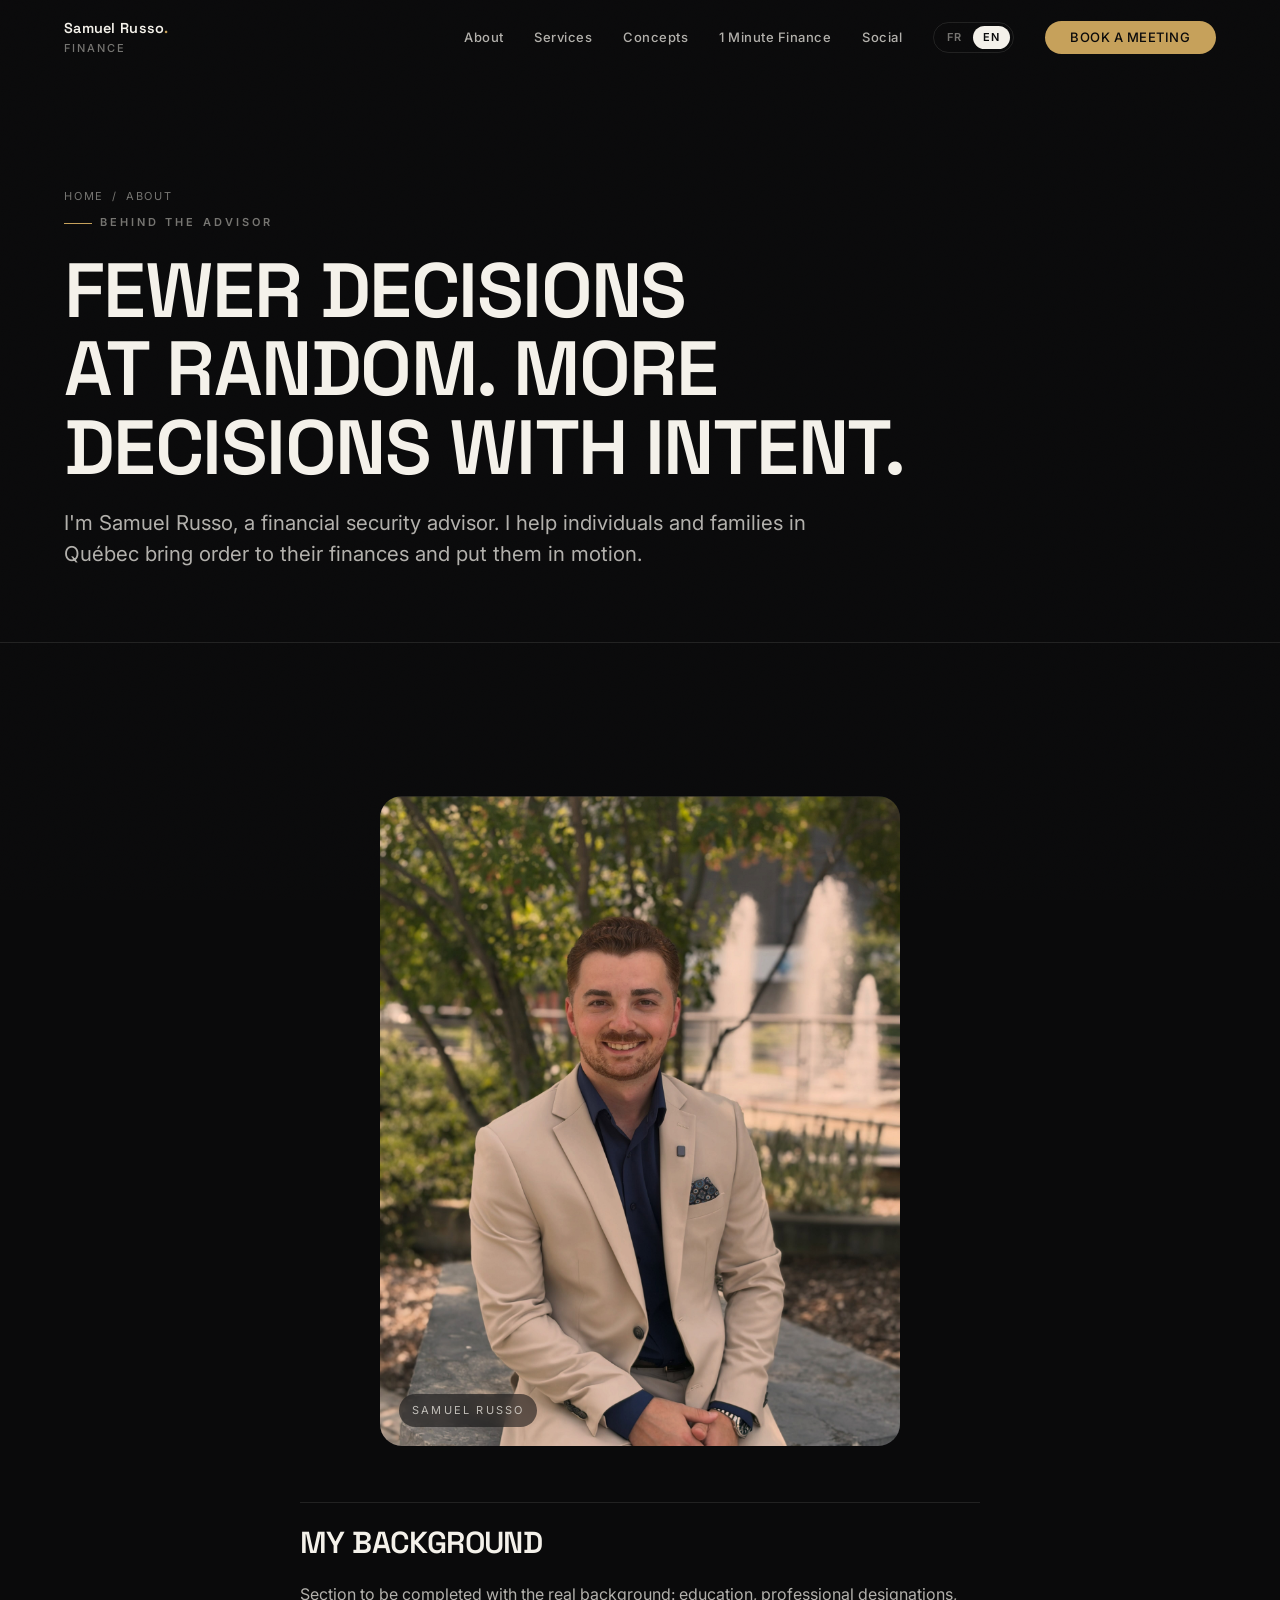
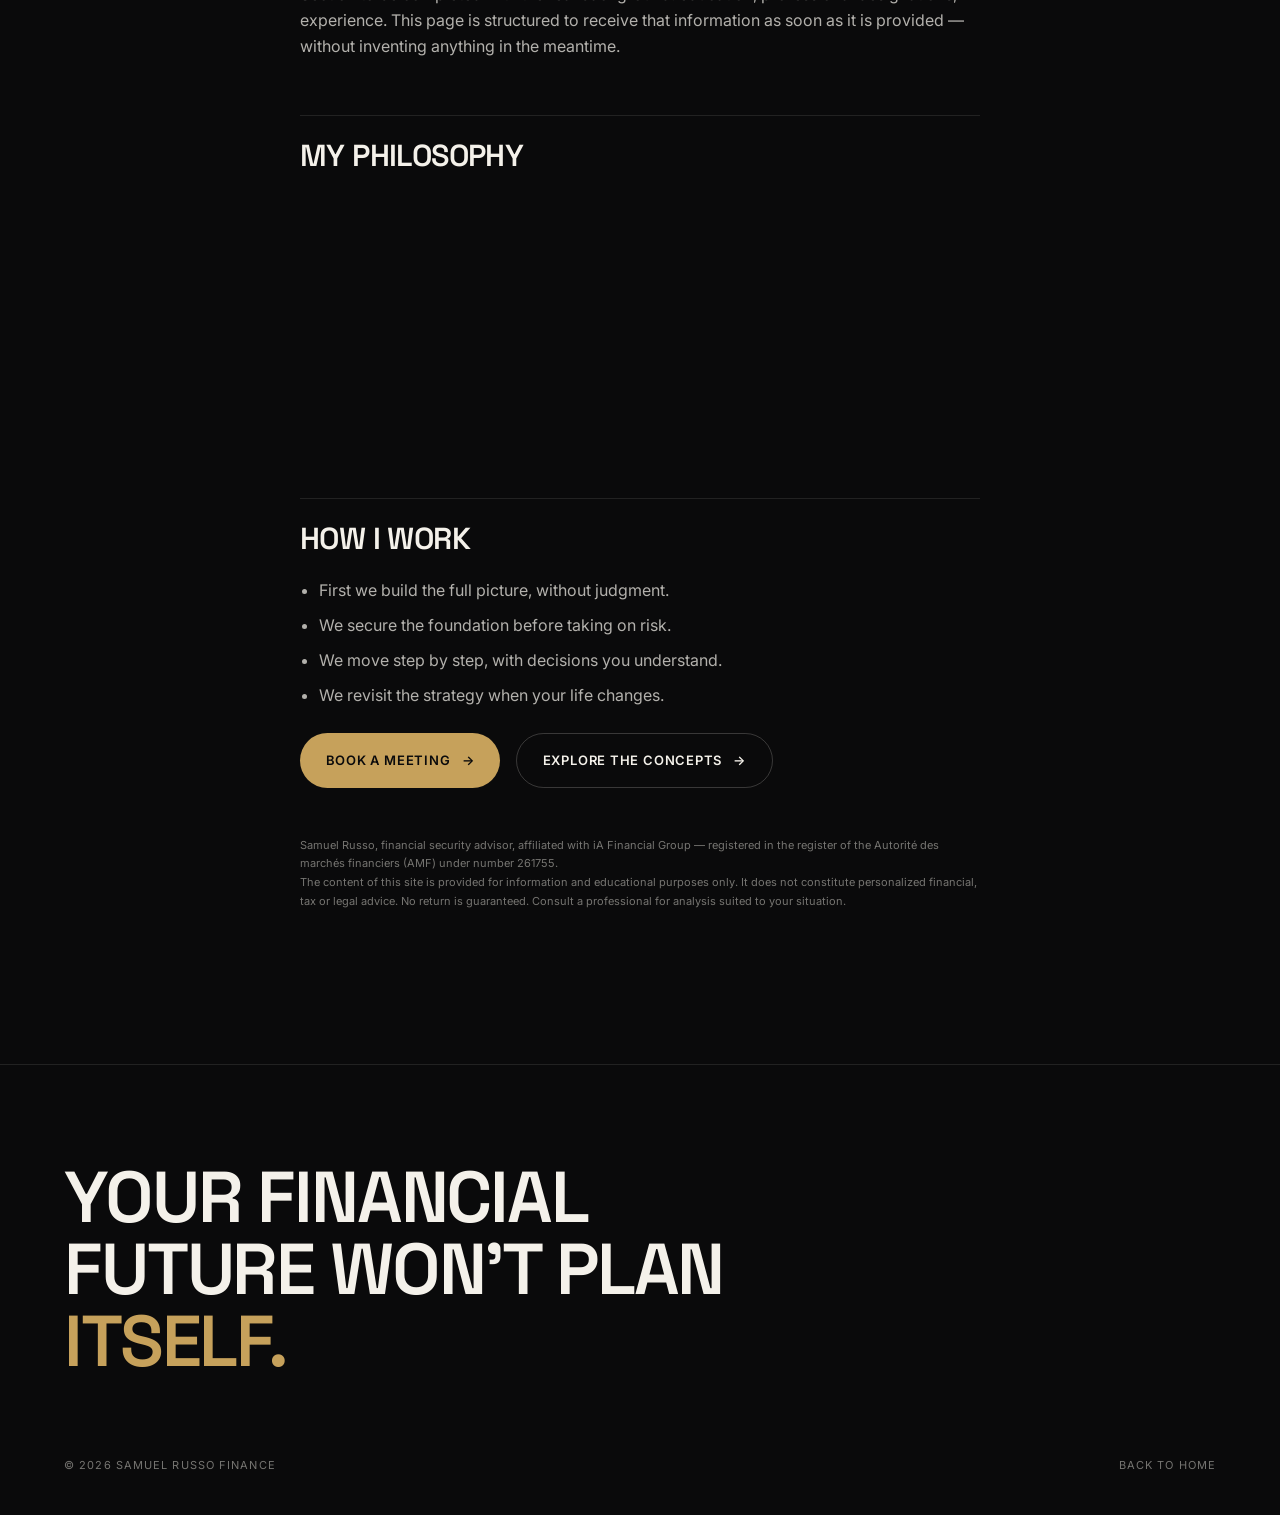
==== pages/a-propos.html @ 53e790a5 "Add files via upload" ====
<!doctype html>
<html lang="fr-CA">
<head>
  <meta charset="utf-8">
  <meta name="viewport" content="width=device-width, initial-scale=1">
  <meta name="theme-color" content="#0A0A0B">
  <title>À propos — Samuel Russo | Conseiller en sécurité financière</title>
  <meta name="description" content="Samuel Russo, conseiller en sécurité financière rattaché à iA Groupe financier : parcours, philosophie et façon de travailler.">
  <link rel="canonical" href="https://www.samuelrussofinance.ca/pages/a-propos.html">
  <link rel="alternate" hreflang="fr-ca" href="https://www.samuelrussofinance.ca/pages/a-propos.html?lang=fr">
  <link rel="alternate" hreflang="en-ca" href="https://www.samuelrussofinance.ca/pages/a-propos.html?lang=en">
  <meta property="og:title" content="À propos — Samuel Russo Finance">
  <meta property="og:type" content="profile">
  <meta property="og:image" content="https://www.samuelrussofinance.ca/assets/img/og-image.svg">
  <link rel="icon" href="../favicon.svg" type="image/svg+xml">
  <link rel="preconnect" href="https://fonts.googleapis.com">
  <link rel="preconnect" href="https://fonts.gstatic.com" crossorigin>
  <link rel="stylesheet" href="https://fonts.googleapis.com/css2?family=Space+Grotesk:wght@400;500;600;700&family=Inter:wght@400;500;600&family=Newsreader:ital,wght@1,400;1,500&display=swap">
  <link rel="stylesheet" href="../assets/css/main.css">
</head>
<body>
  <a class="skip-link" href="#contenu" data-i18n="a11y.skip">Aller au contenu</a>

  <header class="nav is-scrolled">
    <div class="nav__inner">
      <a class="brand" href="../index.html" aria-label="Samuel Russo Finance">
        <span>Samuel Russo<span class="brand__dot">.</span><small>Finance</small></span>
      </a>
      <nav class="nav__links" aria-label="Navigation">
        <a href="a-propos.html" class="is-active" data-i18n="nav.about">À propos</a>
        <a href="../index.html#services" data-i18n="nav.services">Services</a>
        <a href="../index.html#concepts" data-i18n="nav.concepts">Concepts</a>
        <a href="../index.html#minute-finance" data-i18n="nav.minute">1 Minute Finance</a>
        <a href="../index.html#reseaux" data-i18n="nav.socials">Réseaux</a>
        <span class="lang-switch" role="group" aria-label="Langue / Language">
          <button type="button" data-lang="fr">FR</button>
          <button type="button" data-lang="en">EN</button>
        </span>
        <a class="btn btn--accent" href="#" data-booking data-booking-label><span data-booking-text data-i18n="nav.book">Prendre rendez-vous</span></a>
      </nav>
      <button class="nav__toggle" aria-label="Ouvrir le menu" aria-controls="menu-mobile" data-i18n-attr="aria-label:nav.menuOpen"><span></span><span></span><span></span></button>
    </div>
    <div class="nav__overlay" id="menu-mobile" role="dialog" aria-modal="true" aria-label="Menu">
      <a href="a-propos.html" data-i18n="nav.about">À propos</a>
      <a href="../index.html#services" data-i18n="nav.services">Services</a>
      <a href="../index.html#concepts" data-i18n="nav.concepts">Concepts</a>
      <a href="../index.html#minute-finance" data-i18n="nav.minute">1 Minute Finance</a>
      <a href="../index.html#reseaux" data-i18n="nav.socials">Réseaux</a>
      <a href="#" data-booking data-booking-label><span data-booking-text data-i18n="nav.book">Prendre rendez-vous</span></a>
      <div class="nav__overlay-foot">
        <span class="lang-switch" role="group" aria-label="Langue / Language">
          <button type="button" data-lang="fr">FR</button>
          <button type="button" data-lang="en">EN</button>
        </span>
      </div>
    </div>
  </header>

  <main id="contenu">
    <section class="page-hero">
      <div class="wrap">
        <p class="breadcrumb"><a href="../index.html" data-i18n="crumb.home">Accueil</a> <span>/</span> <span data-i18n="about.crumb">À propos</span></p>
        <p class="overline" data-reveal data-i18n="about.kicker">Derrière le conseiller</p>
        <h1 data-reveal data-i18n="about.h1">Moins de décisions au hasard. Plus de décisions avec intention.</h1>
        <p class="lead" data-reveal data-i18n="about.lead">Je suis Samuel Russo, conseiller en sécurité financière.</p>
      </div>
    </section>

    <div class="wrap">
      <article class="article">
        <figure class="about__portrait" style="max-width:520px;margin-inline:auto" data-reveal="scale">
          <img src="../assets/img/portrait.jpg"
               onerror="this.onerror=null;this.src='../assets/img/portrait.svg'"
               alt="Portrait de Samuel Russo, conseiller en sécurité financière"
               width="900" height="1125" loading="lazy">
          <figcaption>Samuel Russo</figcaption>
        </figure>

        <h2 data-i18n="about.h2parcours">Mon parcours</h2>
        <p data-reveal data-i18n="about.parcours">Section à compléter avec le parcours réel.</p>

        <h2 data-i18n="about.h2philo">Ma philosophie</h2>
        <p data-reveal data-i18n="about.philo1">Une bonne stratégie financière ne commence pas par un produit.</p>
        <p data-reveal data-i18n="about.philo2">Chaque décision trouve sa place dans un ensemble cohérent.</p>
        <div class="callout" data-reveal data-i18n="about.callout">« Votre situation financière est unique. »</div>

        <h2 data-i18n="about.h2methode">Ma façon de travailler</h2>
        <ul>
          <li data-reveal data-i18n="about.m1">On fait d'abord le portrait complet, sans jugement.</li>
          <li data-reveal data-i18n="about.m2">On sécurise la fondation avant de prendre du risque.</li>
          <li data-reveal data-i18n="about.m3">On avance par étapes, avec des décisions que vous comprenez.</li>
          <li data-reveal data-i18n="about.m4">On révise la stratégie quand votre vie change.</li>
        </ul>

        <div class="cta-row" data-reveal>
          <a class="btn btn--accent" href="#" data-booking data-booking-label>
            <span data-booking-text data-i18n="nav.book">Prendre rendez-vous</span> <span class="btn__arrow" aria-hidden="true">→</span>
          </a>
          <a class="btn btn--ghost" href="../index.html#concepts"><span data-i18n="about.ctaConcepts">Explorer les concepts</span> <span class="btn__arrow" aria-hidden="true">→</span></a>
        </div>

        <p class="disclaimer">
          <span data-cfg="compliance.permitInfo">Inscription réglementaire à confirmer.</span><br>
          <span data-cfg="compliance.disclaimer">Le contenu de ce site est fourni à titre informatif et éducatif seulement.</span>
        </p>
      </article>
    </div>
  </main>

  <footer class="footer">
    <div class="wrap">
      <p class="footer__brandline"><span data-i18n="footer.brand1">Votre avenir financier ne se planifie pas</span> <span class="accent" data-i18n="footer.brand2">tout seul.</span></p>
      <div class="footer__bottom">
        <span>© <span data-year>2026</span> Samuel Russo Finance</span>
        <a href="../index.html" data-i18n="page.backHome">Retour à l'accueil</a>
      </div>
    </div>
  </footer>

  <div class="modal" data-booking-modal role="dialog" aria-modal="true" aria-label="Rendez-vous">
    <div class="modal__panel">
      <button class="modal__close" data-booking-close aria-label="Fermer">✕</button>
      <iframe title="Calendrier de prise de rendez-vous" loading="lazy"></iframe>
    </div>
  </div>

  <script src="../assets/js/config.js"></script>
  <script src="../assets/js/i18n.js"></script>
  <script src="../assets/js/i18n-pages.js"></script>
  <script src="../assets/js/modules/animations.js" defer></script>
  <script src="../assets/js/modules/nav.js" defer></script>
  <script src="../assets/js/modules/booking.js" defer></script>
  <script defer>
    document.addEventListener('DOMContentLoaded', function () {
      var y = document.querySelector('[data-year]'); if (y) y.textContent = new Date().getFullYear();
      if (window.SRF && SRF.i18n) {
        SRF.i18n.metaTitleKey = 'meta.about.title';
        SRF.i18n.metaDescKey = 'meta.about.description';
        SRF.i18n.init();
      }
      applyCfg();
      document.addEventListener('srf:langchange', applyCfg);
      if (window.SRF) { SRF.nav && SRF.nav(); SRF.booking && SRF.booking(); SRF.animations && SRF.animations.init(); }
      function applyCfg() {
        if (!window.SRF || !SRF.config) return;
        var c = SRF.config.compliance || {};
        var p = function (v) { return SRF.i18n ? SRF.i18n.pick(v) : (v && v.fr) || v; };
        document.querySelectorAll('[data-cfg="compliance.disclaimer"]').forEach(function (n) { if (c.disclaimer) n.textContent = p(c.disclaimer); });
        document.querySelectorAll('[data-cfg="compliance.permitInfo"]').forEach(function (n) { if (c.permitInfo) n.textContent = p(c.permitInfo); });
      }
    });
  </script>
</body>
</html>
---- assets/css/main.css ----
/* =============================================================================
   SAMUEL RUSSO FINANCE — SYSTÈME VISUEL
   -----------------------------------------------------------------------------
   1. Tokens (couleurs, typographie, espacements)
   2. Reset & base
   3. Typographie éditoriale
   4. Layout & utilitaires
   5. Navigation
   6. Boutons / CTA
   7. Sections
   8. Animations (reveal, parallax)
   9. Responsive
   10. Accessibilité / reduced-motion
   ============================================================================= */

/* 1. TOKENS ---------------------------------------------------------------- */
:root {
  /* Palette */
  --noir:        #0A0A0B;
  --noir-800:    #101012;
  --noir-700:    #16161A;
  --surface:     #1A1A1F;
  --surface-2:   #212128;
  --graphite:    #8A8A93;
  --graphite-2:  #5A5A62;
  --ligne:       rgba(244, 241, 234, 0.10);
  --ligne-forte: rgba(244, 241, 234, 0.20);
  --blanc:       #F4F1EA;
  --blanc-doux:  rgba(244, 241, 234, 0.72);
  --blanc-faible:rgba(244, 241, 234, 0.46);

  /* Accent — brass / or, utilisé avec parcimonie */
  --accent:      #C6A15B;
  --accent-clair:#E4C88A;
  --accent-sombre:#8A6F3A;
  /* Variante d'encre de l'accent, pour du texte doré lisible sur fond clair
     (le doré normal échoue en contraste sur du blanc cassé — voir §section--light) */
  --accent-ink:  #6B5527;
  --ok-ink:      #2F6B4F;  /* confirmation, sur fond clair */
  --err-ink:     #B04632;  /* erreur, sur fond clair */

  /* Deux encres seulement — noir profond et anthracite — qui alternent
     d'une section à l'autre, comme des pages de magazine. Aucune teinte :
     l'or reste le seul accent de la marque, réservé aux deux moments forts
     (1 Minute Finance, Rendez-vous) et aux éléments interactifs. */
  --anthracite:   #1B1B20;
  --anthracite-2: #202027;

  /* Typographie */
  --font-display: 'Space Grotesk', 'Helvetica Neue', Arial, sans-serif;
  --font-body:    'Inter', -apple-system, BlinkMacSystemFont, 'Segoe UI', Roboto, sans-serif;
  --font-serif:   'Newsreader', Georgia, 'Times New Roman', serif;

  /* Échelle typographique fluide */
  --fs-mega:   clamp(2.6rem, 8.2vw, 7.5rem);
  --fs-h1:     clamp(2.3rem, 6vw, 5rem);
  --fs-h2:     clamp(2rem, 5vw, 4rem);
  --fs-h3:     clamp(1.35rem, 2.4vw, 1.9rem);
  --fs-lead:   clamp(1.1rem, 1.6vw, 1.45rem);
  --fs-body:   clamp(1rem, 1.05vw, 1.075rem);
  --fs-small:  0.8125rem;
  --fs-micro:  0.6875rem;

  /* Espacements */
  --space-section: clamp(5rem, 12vw, 11rem);
  --gutter:        clamp(1.25rem, 5vw, 5rem);
  --maxw:          1500px;
  --maxw-text:     62ch;

  /* Divers */
  --radius:      14px;
  --radius-lg:   22px;
  --ease:        cubic-bezier(0.22, 1, 0.36, 1);
  --ease-out:    cubic-bezier(0.16, 1, 0.3, 1);
  --dur:         0.6s;
  --nav-h:       76px;
}

/* 2. RESET & BASE -------------------------------------------------------- */
*, *::before, *::after { box-sizing: border-box; margin: 0; padding: 0; }

html {
  -webkit-text-size-adjust: 100%;
  scroll-behavior: smooth;
  scroll-padding-top: var(--nav-h);
}

body {
  background: var(--noir);
  color: var(--blanc);
  font-family: var(--font-body);
  font-size: var(--fs-body);
  line-height: 1.6;
  font-weight: 400;
  -webkit-font-smoothing: antialiased;
  -moz-osx-font-smoothing: grayscale;
  text-rendering: optimizeLegibility;
  overflow-x: hidden;
}

img, svg, video { display: block; max-width: 100%; height: auto; }
picture { display: contents; }

a { color: inherit; text-decoration: none; }
button { font: inherit; color: inherit; background: none; border: none; cursor: pointer; }
ul { list-style: none; }

::selection { background: var(--accent); color: var(--noir); }

:focus-visible {
  outline: 2px solid var(--accent-clair);
  outline-offset: 3px;
  border-radius: 2px;
}

/* Fond grain / texture très subtile */
body::before {
  content: '';
  position: fixed;
  inset: 0;
  pointer-events: none;
  z-index: 1;
  opacity: 0.035;
  background-image: url("data:image/svg+xml,%3Csvg xmlns='http://www.w3.org/2000/svg' width='120' height='120'%3E%3Cfilter id='n'%3E%3CfeTurbulence type='fractalNoise' baseFrequency='0.85' numOctaves='2' stitchTiles='stitch'/%3E%3C/filter%3E%3Crect width='100%25' height='100%25' filter='url(%23n)'/%3E%3C/svg%3E");
  mix-blend-mode: overlay;
}

/* 3. TYPOGRAPHIE --------------------------------------------------------- */
h1, h2, h3, h4 {
  font-family: var(--font-display);
  font-weight: 600;
  line-height: 1.02;
  letter-spacing: -0.02em;
  text-wrap: balance;
}

.overline {
  font-family: var(--font-body);
  font-size: var(--fs-micro);
  font-weight: 600;
  letter-spacing: 0.28em;
  text-transform: uppercase;
  color: var(--blanc-faible);
  display: inline-flex;
  align-items: center;
  gap: 0.7em;
}
.overline::before {
  content: '';
  width: 28px;
  height: 1px;
  background: var(--accent);
}
.overline--plain::before { display: none; }

.lead {
  font-size: var(--fs-lead);
  line-height: 1.5;
  color: var(--blanc-doux);
  max-width: var(--maxw-text);
}

.serif-quote {
  font-family: var(--font-serif);
  font-style: italic;
  font-weight: 400;
  letter-spacing: -0.01em;
  line-height: 1.32;
}

.accent { color: var(--accent); }

/* 4. LAYOUT & UTILITAIRES ---------------------------------------------- */
.wrap {
  width: 100%;
  max-width: var(--maxw);
  margin-inline: auto;
  padding-inline: var(--gutter);
}

.section {
  position: relative;
  padding-block: var(--space-section);
  z-index: 2;
}
.section--tight { padding-block: clamp(3.5rem, 8vw, 7rem); }
.section--dark { background: var(--noir-800); }
.section--panel { background: var(--noir-700); }

/* Alternance noir / anthracite / blanc cassé — un vrai contraste de valeur
   (clair contre foncé) plutôt qu'une différence de teinte. Deux ou trois
   respirations claires ponctuent un site autrement sombre, comme des
   coupures franches entre les chapitres — pas un damier. */
.section--about    { background: var(--noir); border-top: 1px solid var(--ligne); }
.section--concepts { background: var(--noir); border-top: 1px solid var(--ligne); }
.section--social    { background: var(--anthracite); border-top: 1px solid var(--ligne); }

/* Sections claires — blanc cassé, texte encre, coupure nette (pas de
   liseré : le saut de valeur est la rupture). Les blocs sombres imbriqués
   (cartes, champ de formulaire, images) restent inchangés — ce sont des
   îlots qui gardent leurs propres couleurs. */
.section--light {
  background: var(--blanc);
  color: var(--noir);
}
.section--light .overline { color: var(--graphite-2); }
.section--light .lead,
.section--light .newsletter__note,
.section--light .step__text { color: var(--graphite-2); }
.section--light .approach__body .serif-quote { color: var(--graphite-2); }
.section--light .approach__body .serif-quote b { color: var(--noir); }
.section--light .steps { border-top-color: rgba(10,10,11,0.14); }
.section--light .step { border-bottom-color: rgba(10,10,11,0.14); }
.section--light .step:hover { background: rgba(10,10,11,0.035); }
.section--light .link-arrow { color: var(--noir); border-bottom-color: rgba(10,10,11,0.24); }
.section--light .link-arrow:hover { border-color: var(--accent); }
.section--light .btn--ghost { --fg: var(--noir); border-color: rgba(10,10,11,0.24); }
.section--light .btn--ghost:hover { --bg: rgba(10,10,11,0.05); border-color: var(--noir); }
.section--light .services__grid,
.section--light .concepts__grid {
  background: rgba(10,10,11,0.12);
  border-color: rgba(10,10,11,0.12);
}
/* L'or normal (--accent) n'a pas assez de contraste sur blanc cassé (2.1:1) :
   on bascule sur son encre plus foncée pour tout texte doré posé directement
   sur le fond clair — vérifié WCAG AA (6.3:1). */
.section--light .accent,
.section--light .step__num { color: var(--accent-ink); }
.section--light .newsletter__status.is-ok { color: var(--ok-ink); }
.section--light .newsletter__status.is-err { color: var(--err-ink); }

/* Îlots sombres à l'intérieur des sections claires (ex. cartes services) :
   ils gardent leurs couleurs d'origine, pas celles du fond clair. */
.section--light .service .link-arrow { color: var(--blanc); border-bottom-color: var(--ligne-forte); }
.section--light .service .link-arrow:hover { border-color: var(--accent); }
.section--light .service .link-arrow .accent { color: var(--accent); }

.section-head {
  display: flex;
  flex-direction: column;
  gap: 1.4rem;
  margin-bottom: clamp(3rem, 6vw, 5.5rem);
  max-width: 30ch;
}
.section-head .lead { margin-top: 0.4rem; }
.section-head--wide { max-width: 46ch; }

.divider {
  height: 1px;
  background: var(--ligne);
  border: 0;
}

.grid { display: grid; gap: var(--gutter); }

/* 5. NAVIGATION -------------------------------------------------------- */
.nav {
  position: fixed;
  inset: 0 0 auto 0;
  z-index: 100;
  height: var(--nav-h);
  display: flex;
  align-items: center;
  transition: background var(--dur) var(--ease), backdrop-filter var(--dur) var(--ease),
              border-color var(--dur) var(--ease);
  border-bottom: 1px solid transparent;
}
.nav__inner {
  width: 100%;
  max-width: var(--maxw);
  margin-inline: auto;
  padding-inline: var(--gutter);
  display: flex;
  align-items: center;
  justify-content: space-between;
  gap: 2rem;
}
.nav.is-scrolled {
  background: rgba(10, 10, 11, 0.72);
  backdrop-filter: blur(16px) saturate(140%);
  -webkit-backdrop-filter: blur(16px) saturate(140%);
  border-bottom-color: var(--ligne);
}

.brand {
  font-family: var(--font-display);
  font-weight: 600;
  font-size: 0.9rem;
  letter-spacing: 0.02em;
  display: inline-flex;
  align-items: baseline;
  gap: 0.55rem;
  white-space: nowrap;
}
.brand__dot { color: var(--accent); }
.brand small {
  display: block;
  font-family: var(--font-body);
  font-weight: 500;
  font-size: var(--fs-micro);
  letter-spacing: 0.18em;
  text-transform: uppercase;
  color: var(--blanc-faible);
}

.nav__links {
  display: flex;
  align-items: center;
  gap: clamp(1rem, 2.4vw, 2.4rem);
}
.nav__links a {
  font-size: var(--fs-small);
  font-weight: 500;
  letter-spacing: 0.04em;
  color: var(--blanc-doux);
  position: relative;
  padding-block: 0.4rem;
  transition: color 0.3s var(--ease);
}
/* Le bouton CTA vit aussi dans .nav__links : sans ceci, la règle générique
   ci-dessus (plus spécifique que .btn) lui volait sa couleur de texte et
   laissait "Prendre rendez-vous" quasi illisible sur le fond doré (2,15:1). */
.nav__links a.btn { color: var(--fg); }
.nav__links a::after {
  content: '';
  position: absolute;
  left: 0; bottom: 0;
  width: 100%;
  height: 1px;
  background: var(--accent);
  transform: scaleX(0);
  transform-origin: right;
  transition: transform 0.4s var(--ease);
}
.nav__links a:hover { color: var(--blanc); }
.nav__links a:hover::after { transform: scaleX(1); transform-origin: left; }
.nav__links a.is-cta { display: none; }

/* Sélecteur de langue */
.lang-switch {
  display: inline-flex;
  align-items: center;
  gap: 2px;
  border: 1px solid var(--ligne);
  border-radius: 999px;
  padding: 3px;
}
.lang-switch button {
  font-family: var(--font-body);
  font-size: var(--fs-micro);
  font-weight: 600;
  letter-spacing: 0.1em;
  color: var(--blanc-faible);
  padding: 0.35rem 0.6rem;
  border-radius: 999px;
  line-height: 1;
  transition: color 0.3s var(--ease), background 0.3s var(--ease);
}
.lang-switch button[aria-pressed="true"] {
  color: var(--noir);
  background: var(--blanc);
}
.lang-switch button:hover[aria-pressed="false"] { color: var(--blanc); }

.nav__overlay-foot .lang-switch { border-color: var(--ligne-forte); }

.nav__toggle {
  display: none;
  width: 44px; height: 44px;
  position: relative;
  z-index: 120;
}
.nav__toggle span {
  position: absolute;
  left: 10px; right: 10px;
  height: 1.5px;
  background: var(--blanc);
  transition: transform 0.4s var(--ease), opacity 0.3s var(--ease);
}
.nav__toggle span:nth-child(1) { top: 16px; }
.nav__toggle span:nth-child(2) { top: 22px; }
.nav__toggle span:nth-child(3) { top: 28px; }
body.menu-open .nav__toggle span:nth-child(1) { transform: translateY(6px) rotate(45deg); }
body.menu-open .nav__toggle span:nth-child(2) { opacity: 0; }
body.menu-open .nav__toggle span:nth-child(3) { transform: translateY(-6px) rotate(-45deg); }

/* Menu plein écran mobile */
.nav__overlay {
  position: fixed;
  inset: 0;
  z-index: 110;
  background: var(--noir);
  display: flex;
  flex-direction: column;
  justify-content: center;
  gap: 0.2rem;
  padding: var(--gutter);
  clip-path: inset(0 0 100% 0);
  transition: clip-path 0.6s var(--ease-out);
  pointer-events: none;
}
body.menu-open .nav__overlay {
  clip-path: inset(0 0 0 0);
  pointer-events: auto;
}
.nav__overlay a {
  font-family: var(--font-display);
  font-size: clamp(2rem, 9vw, 3.4rem);
  font-weight: 600;
  letter-spacing: -0.02em;
  padding-block: 0.35rem;
  color: var(--blanc);
  opacity: 0;
  transform: translateY(24px);
  transition: opacity 0.5s var(--ease), transform 0.5s var(--ease);
}
body.menu-open .nav__overlay a {
  opacity: 1;
  transform: none;
  transition-delay: calc(0.12s + var(--i, 0) * 0.05s);
}
.nav__overlay .nav__overlay-foot {
  margin-top: 2.5rem;
  display: flex;
  gap: 1.4rem;
  font-family: var(--font-body);
  font-size: var(--fs-small);
  color: var(--blanc-faible);
}
.nav__overlay .nav__overlay-foot a {
  font-family: var(--font-body);
  font-size: var(--fs-small);
  font-weight: 500;
}

/* 6. BOUTONS / CTA --------------------------------------------------- */
.btn {
  --bg: var(--blanc);
  --fg: var(--noir);
  display: inline-flex;
  align-items: center;
  gap: 0.7rem;
  padding: 1rem 1.6rem;
  background: var(--bg);
  color: var(--fg);
  font-family: var(--font-body);
  font-size: var(--fs-small);
  font-weight: 600;
  letter-spacing: 0.06em;
  text-transform: uppercase;
  border-radius: 999px;
  position: relative;
  overflow: hidden;
  transition: transform 0.4s var(--ease), background 0.4s var(--ease), color 0.4s var(--ease);
  isolation: isolate;
}
.btn__arrow { transition: transform 0.4s var(--ease); }
.btn:hover { transform: translateY(-2px); }
.btn:hover .btn__arrow { transform: translateX(4px); }

.btn--ghost {
  --bg: transparent;
  --fg: var(--blanc);
  border: 1px solid var(--ligne-forte);
}
.btn--ghost:hover { --bg: rgba(244,241,234,0.06); border-color: var(--blanc); }

.btn--accent { --bg: var(--accent); --fg: var(--noir); }
.btn--accent:hover { --bg: var(--accent-clair); }

.btn--lg { padding: 1.15rem 2rem; font-size: 0.82rem; }

.link-arrow {
  display: inline-flex;
  align-items: center;
  gap: 0.55rem;
  font-size: var(--fs-small);
  font-weight: 600;
  letter-spacing: 0.08em;
  text-transform: uppercase;
  color: var(--blanc);
  padding-bottom: 0.35rem;
  border-bottom: 1px solid var(--ligne-forte);
  transition: border-color 0.3s var(--ease), gap 0.3s var(--ease);
}
.link-arrow:hover { border-color: var(--accent); gap: 0.9rem; }
.link-arrow .accent { color: var(--accent); }

.cta-row {
  display: flex;
  flex-wrap: wrap;
  gap: 1rem;
  margin-top: 2.4rem;
}

/* 7. SECTIONS ------------------------------------------------------- */

/* HERO */
.hero {
  position: relative;
  min-height: 100svh;
  display: flex;
  align-items: center;
  padding-top: calc(var(--nav-h) + clamp(2rem, 8vh, 6rem));
  padding-bottom: clamp(4rem, 12vh, 8rem);
  overflow: hidden;
}
.hero__media {
  position: absolute;
  inset: 0;
  z-index: 0;
}
.hero__media img,
.hero__media video {
  width: 100%;
  height: 120%;
  object-fit: cover;
  object-position: center 30%;
  will-change: transform;
}
.hero__media::after {
  content: '';
  position: absolute;
  inset: 0;
  background:
    linear-gradient(to top, var(--noir) 4%, rgba(10,10,11,0.55) 45%, rgba(10,10,11,0.72) 100%),
    linear-gradient(to right, rgba(10,10,11,0.88), rgba(10,10,11,0.35) 70%);
}
.hero__inner {
  position: relative;
  z-index: 2;
  width: 100%;
  max-width: var(--maxw);
  margin-inline: auto;
  padding-inline: var(--gutter);
}
.hero__kicker {
  display: flex;
  flex-wrap: wrap;
  align-items: center;
  gap: 0.9rem 1.4rem;
  margin-bottom: clamp(1.5rem, 4vw, 2.5rem);
}
.hero__brandline {
  font-family: var(--font-display);
  font-weight: 600;
  font-size: var(--fs-small);
  letter-spacing: 0.22em;
  text-transform: uppercase;
}
.hero__title {
  font-size: var(--fs-mega);
  font-weight: 600;
  line-height: 1;
  letter-spacing: -0.03em;
  text-transform: uppercase;
}
.hero__title .line { display: block; overflow: hidden; margin-block: -0.06em; }
.hero__title .line > span {
  display: block;
  will-change: transform;
  padding: 0.12em 0.04em 0.16em;
}
.hero__title .line:nth-child(2) { color: var(--blanc-doux); }
.hero__title .line:nth-child(3) { color: var(--accent); }

/* Respiration continue après l'entrée : chacun des trois mots s'illumine
   à son tour, en boucle lente — garde le hero vivant sans distraire. */
@keyframes hero-glow {
  0%, 88%, 100% { text-shadow: none; }
  44% { text-shadow: 0 0 30px rgba(198, 161, 91, 0.45); }
}
.hero__title .line:nth-child(1) > span { animation: hero-glow 7.5s ease-in-out infinite; }
.hero__title .line:nth-child(2) > span { animation: hero-glow 7.5s ease-in-out infinite; animation-delay: 2.5s; }
.hero__title .line:nth-child(3) > span { animation: hero-glow 7.5s ease-in-out infinite; animation-delay: 5s; }

.hero__sub {
  margin-top: clamp(1.4rem, 3vw, 2rem);
  font-size: var(--fs-lead);
  color: var(--blanc-doux);
  max-width: 40ch;
}
.hero__scroll {
  position: absolute;
  right: var(--gutter);
  bottom: clamp(2.5rem, 6vw, 5rem);
  z-index: 2;
  display: flex;
  align-items: center;
  gap: 0.7rem;
  font-size: var(--fs-micro);
  letter-spacing: 0.22em;
  text-transform: uppercase;
  color: var(--blanc-faible);
  writing-mode: vertical-rl;
}
.hero__scroll::after {
  content: '';
  width: 1px;
  height: 54px;
  background: linear-gradient(var(--accent), transparent);
  animation: scrollpulse 2.4s var(--ease) infinite;
}
@keyframes scrollpulse {
  0%, 100% { transform: scaleY(0.4); opacity: 0.4; transform-origin: top; }
  50%      { transform: scaleY(1);   opacity: 1;   transform-origin: top; }
}

/* APPROCHE */
.approach__statement {
  font-family: var(--font-display);
  font-size: var(--fs-h1);
  font-weight: 600;
  line-height: 1.03;
  letter-spacing: -0.025em;
  max-width: 18ch;
  text-transform: uppercase;
}
.approach__body {
  margin-top: clamp(2rem, 4vw, 3rem);
  display: grid;
  grid-template-columns: 1fr;
  gap: 2rem;
  max-width: 44ch;
  margin-left: auto;
}
.approach__body .serif-quote {
  font-size: var(--fs-h3);
  color: var(--blanc-doux);
}
.approach__body .serif-quote b { color: var(--blanc); font-weight: 400; font-style: normal; }

.steps {
  margin-top: clamp(4rem, 9vw, 8rem);
  border-top: 1px solid var(--ligne);
}
.step {
  display: grid;
  grid-template-columns: 5rem 1fr;
  gap: clamp(1rem, 4vw, 3rem);
  align-items: start;
  padding-block: clamp(1.8rem, 4vw, 2.8rem);
  border-bottom: 1px solid var(--ligne);
  transition: background 0.5s var(--ease);
}
.step:hover { background: rgba(244,241,234,0.02); }
.step__num {
  font-family: var(--font-display);
  font-size: var(--fs-small);
  font-weight: 600;
  letter-spacing: 0.1em;
  color: var(--accent);
  padding-top: 0.5rem;
}
.step__title {
  font-size: var(--fs-h3);
  font-weight: 600;
  text-transform: uppercase;
  letter-spacing: -0.01em;
}
.step__text {
  margin-top: 0.6rem;
  color: var(--blanc-faible);
  max-width: 40ch;
}

/* À PROPOS */
.about__grid {
  display: grid;
  grid-template-columns: minmax(0, 0.9fr) minmax(0, 1.1fr);
  gap: clamp(2rem, 6vw, 5rem);
  align-items: center;
}
.about__portrait {
  position: relative;
  border-radius: var(--radius-lg);
  overflow: hidden;
  aspect-ratio: 4 / 5;
  background: var(--surface);
}
.about__portrait img { width: 100%; height: 100%; object-fit: cover; }
.about__portrait figcaption {
  position: absolute;
  left: 1.2rem; bottom: 1.2rem;
  font-size: var(--fs-micro);
  letter-spacing: 0.2em;
  text-transform: uppercase;
  color: var(--blanc-doux);
  background: rgba(10,10,11,0.55);
  backdrop-filter: blur(6px);
  padding: 0.5rem 0.8rem;
  border-radius: 999px;
}
.about__title {
  font-size: var(--fs-h1);
  text-transform: uppercase;
}
.about__text { margin-top: 1.8rem; display: grid; gap: 1.2rem; color: var(--blanc-doux); max-width: 50ch; }
.about__meta {
  margin-top: 2.2rem;
  display: grid;
  grid-template-columns: repeat(3, 1fr);
  gap: 1.5rem;
  border-top: 1px solid var(--ligne);
  padding-top: 1.6rem;
}
.about__meta dt { font-size: var(--fs-micro); letter-spacing: 0.18em; text-transform: uppercase; color: var(--blanc-faible); }
.about__meta dd { margin-top: 0.4rem; font-family: var(--font-display); font-size: 1rem; }

/* SERVICES */
.services__grid {
  display: grid;
  grid-template-columns: repeat(2, 1fr);
  gap: 1px;
  background: var(--ligne);
  border: 1px solid var(--ligne);
  border-radius: var(--radius-lg);
  overflow: hidden;
}
/* color: var(--blanc) est explicite (pas hérité) sur ces quatre cartes :
   ce sont des îlots sombres qui peuvent se retrouver dans une section claire
   (.section--light met color: noir sur tout son contenu) — sans ce rappel,
   un titre sans couleur propre hérite du noir ambiant et devient illisible
   sur le fond sombre de la carte. */
.service {
  background: var(--noir-800);
  color: var(--blanc);
  padding: clamp(1.8rem, 4vw, 3rem);
  display: flex;
  flex-direction: column;
  gap: 1rem;
  min-height: clamp(300px, 40vw, 420px);
  position: relative;
  transition: background 0.5s var(--ease);
}
.service::after {
  content: '';
  position: absolute;
  inset: 0;
  background: radial-gradient(120% 100% at 100% 0%, rgba(198,161,91,0.10), transparent 55%);
  opacity: 0;
  transition: opacity 0.5s var(--ease);
  pointer-events: none;
}
.service:hover { background: var(--surface); }
.service:hover::after { opacity: 1; }
.service__num {
  font-family: var(--font-display);
  font-size: var(--fs-small);
  font-weight: 600;
  color: var(--accent);
  letter-spacing: 0.1em;
}
.service__title {
  font-size: clamp(1.8rem, 3.4vw, 2.6rem);
  font-weight: 600;
  text-transform: uppercase;
  letter-spacing: -0.02em;
}
.service__list {
  display: flex;
  flex-wrap: wrap;
  gap: 0.5rem;
  margin-top: 0.2rem;
}
.service__list li {
  font-size: var(--fs-small);
  color: var(--blanc-faible);
  border: 1px solid var(--ligne);
  padding: 0.35rem 0.75rem;
  border-radius: 999px;
  transition: border-color 0.4s var(--ease), color 0.4s var(--ease);
}
.service:hover .service__list li { border-color: var(--ligne-forte); color: var(--blanc-doux); }
.service__foot { margin-top: auto; padding-top: 1.4rem; }

/* CONCEPTS */
.concepts__filters {
  display: flex;
  flex-wrap: wrap;
  gap: 0.6rem;
  margin-bottom: 2.5rem;
}
.concepts__filters button {
  font-size: var(--fs-small);
  font-weight: 500;
  letter-spacing: 0.04em;
  color: var(--blanc-faible);
  padding: 0.5rem 1rem;
  border: 1px solid var(--ligne);
  border-radius: 999px;
  transition: color 0.3s var(--ease), border-color 0.3s var(--ease), background 0.3s var(--ease);
}
.concepts__filters button[aria-pressed="true"] {
  color: var(--noir);
  background: var(--blanc);
  border-color: var(--blanc);
}
.concepts__grid {
  display: grid;
  grid-template-columns: repeat(auto-fill, minmax(300px, 1fr));
  gap: 1px;
  background: var(--ligne);
  border: 1px solid var(--ligne);
  border-radius: var(--radius-lg);
  overflow: hidden;
}
.concept {
  background: var(--noir-800);
  color: var(--blanc);
  padding: clamp(1.6rem, 3vw, 2.2rem);
  display: flex;
  flex-direction: column;
  gap: 0.9rem;
  min-height: 280px;
  position: relative;
  transition: background 0.4s var(--ease);
}
.concept:hover { background: var(--surface); }
.concept__label {
  font-family: var(--font-display);
  font-size: clamp(1.5rem, 2.4vw, 2rem);
  font-weight: 600;
  text-transform: uppercase;
  letter-spacing: -0.02em;
}
.concept.is-accent .concept__label { color: var(--accent); }
.concept__cat {
  font-size: var(--fs-micro);
  letter-spacing: 0.18em;
  text-transform: uppercase;
  color: var(--blanc-faible);
}
.concept__q {
  font-family: var(--font-serif);
  font-style: italic;
  font-size: 1.15rem;
  line-height: 1.35;
  color: var(--blanc);
}
.concept__excerpt { font-size: var(--fs-small); color: var(--blanc-faible); }
.concept__foot {
  margin-top: auto;
  padding-top: 1.2rem;
  display: flex;
  align-items: center;
  justify-content: space-between;
  font-size: var(--fs-micro);
  letter-spacing: 0.14em;
  text-transform: uppercase;
  color: var(--blanc-faible);
}
.concept__foot .arrow { color: var(--accent); transition: transform 0.35s var(--ease); }
.concept:hover .concept__foot .arrow { transform: translateX(4px); }

/* 1 MINUTE FINANCE */
.omf {
  border-top: 1px solid var(--ligne);
  background:
    radial-gradient(80% 60% at 80% 0%, rgba(198,161,91,0.14), transparent 60%),
    var(--anthracite);
}
.omf__head {
  display: grid;
  grid-template-columns: auto 1fr;
  gap: clamp(1.5rem, 5vw, 4rem);
  align-items: center;
  margin-bottom: clamp(3rem, 7vw, 5.5rem);
}
.omf__clock {
  font-family: var(--font-display);
  font-size: clamp(3rem, 9vw, 7rem);
  font-weight: 600;
  letter-spacing: -0.04em;
  line-height: 1;
  color: var(--accent);
  border: 1px solid var(--ligne-forte);
  border-radius: var(--radius-lg);
  padding: clamp(1rem, 3vw, 2rem) clamp(1.4rem, 4vw, 2.8rem);
  display: inline-flex;
  align-items: center;
  gap: 0.1em;
}
.omf__clock .sep { animation: blink 1.4s steps(1) infinite; }
@keyframes blink { 50% { opacity: 0.2; } }
@keyframes marquee-scroll { from { transform: translateX(0); } to { transform: translateX(-50%); } }
.omf__pitch {
  font-family: var(--font-display);
  font-size: var(--fs-h3);
  font-weight: 500;
  text-transform: uppercase;
  letter-spacing: -0.01em;
  line-height: 1.15;
}
.omf__pitch span { display: block; color: var(--blanc-faible); }
.omf__pitch span:last-child { color: var(--accent); }

.capsules {
  display: grid;
  grid-template-columns: repeat(auto-fill, minmax(300px, 1fr));
  gap: 1.5rem;
}
.capsule {
  display: flex;
  flex-direction: column;
  background: var(--noir-700);
  color: var(--blanc);
  border: 1px solid var(--ligne);
  border-radius: var(--radius);
  overflow: hidden;
  transition: transform 0.4s var(--ease), border-color 0.4s var(--ease);
}
.capsule:hover { transform: translateY(-4px); border-color: var(--ligne-forte); }
.capsule__media {
  position: relative;
  aspect-ratio: 16 / 10;
  overflow: hidden;
  background: var(--surface);
}
.capsule__media img { width: 100%; height: 100%; object-fit: cover; transition: transform 0.6s var(--ease); }
.capsule:hover .capsule__media img { transform: scale(1.05); }
.capsule__badge {
  position: absolute;
  top: 0.8rem; left: 0.8rem;
  font-size: var(--fs-micro);
  letter-spacing: 0.12em;
  text-transform: uppercase;
  background: rgba(10,10,11,0.7);
  backdrop-filter: blur(6px);
  padding: 0.35rem 0.65rem;
  border-radius: 999px;
  color: var(--blanc-doux);
}
.capsule__dur {
  position: absolute;
  bottom: 0.8rem; right: 0.8rem;
  font-family: var(--font-display);
  font-size: var(--fs-small);
  font-weight: 600;
  background: var(--accent);
  color: var(--noir);
  padding: 0.2rem 0.55rem;
  border-radius: 6px;
}
.capsule__body { padding: 1.3rem; display: flex; flex-direction: column; gap: 0.7rem; flex: 1; }
.capsule__meta { font-size: var(--fs-micro); letter-spacing: 0.14em; text-transform: uppercase; color: var(--blanc-faible); }
.capsule__title { font-family: var(--font-display); font-size: 1.15rem; font-weight: 600; line-height: 1.2; letter-spacing: -0.01em; }
.capsule__actions { margin-top: auto; padding-top: 1rem; display: flex; gap: 0.6rem; }
.capsule__actions a {
  font-size: var(--fs-small);
  font-weight: 600;
  letter-spacing: 0.05em;
  text-transform: uppercase;
  padding: 0.5rem 0.9rem;
  border-radius: 999px;
  border: 1px solid var(--ligne-forte);
  transition: background 0.3s var(--ease), color 0.3s var(--ease);
}
.capsule__actions a:hover { background: var(--blanc); color: var(--noir); }

/* INFOLETTRE */
.newsletter {
  /* fond réel posé par .section--light (blanc cassé, coupure nette) */
}
.newsletter__inner {
  max-width: 780px;
  margin-inline: auto;
  text-align: center;
  display: flex;
  flex-direction: column;
  align-items: center;
  gap: 1.6rem;
}
.newsletter__title {
  font-size: var(--fs-h1);
  text-transform: uppercase;
}
.newsletter__title .accent { display: block; }
.newsletter__form {
  margin-top: 1rem;
  display: flex;
  gap: 0.7rem;
  width: 100%;
  max-width: 480px;
}
.newsletter__form input {
  flex: 1;
  background: var(--surface);
  border: 1px solid var(--ligne-forte);
  border-radius: 999px;
  padding: 1rem 1.4rem;
  color: var(--blanc);
  font: inherit;
  font-size: var(--fs-small);
  transition: border-color 0.3s var(--ease);
}
.newsletter__form input::placeholder { color: var(--blanc-faible); }
.newsletter__form input:focus { border-color: var(--accent); outline: none; }
.newsletter__note { font-size: var(--fs-micro); color: var(--blanc-faible); letter-spacing: 0.04em; }
.newsletter__status {
  min-height: 1.4em;
  font-size: var(--fs-small);
  font-weight: 500;
}
.newsletter__status.is-ok { color: var(--accent-clair); }
.newsletter__status.is-err { color: #E58B7B; }
.newsletter.is-done .newsletter__form { display: none; }

/* RÉSEAUX */
.socials__grid {
  display: grid;
  grid-template-columns: repeat(auto-fill, minmax(190px, 1fr));
  gap: 1rem;
}
.social-card {
  position: relative;
  aspect-ratio: 9 / 16;
  border-radius: var(--radius);
  overflow: hidden;
  background: var(--surface);
  border: 1px solid var(--ligne);
  color: var(--blanc);
}
.social-card img { width: 100%; height: 100%; object-fit: cover; transition: transform 0.6s var(--ease); }
.social-card:hover img { transform: scale(1.06); }
.social-card__overlay {
  position: absolute;
  inset: 0;
  display: flex;
  flex-direction: column;
  justify-content: space-between;
  padding: 1rem;
  background: linear-gradient(to top, rgba(10,10,11,0.85), transparent 55%);
}
.social-card__platform {
  align-self: flex-start;
  font-size: var(--fs-micro);
  letter-spacing: 0.14em;
  text-transform: uppercase;
  background: rgba(10,10,11,0.6);
  backdrop-filter: blur(6px);
  padding: 0.3rem 0.6rem;
  border-radius: 999px;
}
.social-card__caption { font-size: var(--fs-small); color: var(--blanc); line-height: 1.35; }

.socials__foot {
  margin-top: 2.5rem;
  display: flex;
  flex-wrap: wrap;
  align-items: center;
  gap: 1.4rem;
  justify-content: space-between;
}
.socials__links { display: flex; flex-wrap: wrap; gap: 0.6rem; }
.socials__links a {
  font-size: var(--fs-small);
  letter-spacing: 0.06em;
  text-transform: uppercase;
  padding: 0.5rem 0.9rem;
  border: 1px solid var(--ligne);
  border-radius: 999px;
  color: var(--blanc-doux);
  transition: border-color 0.3s var(--ease), color 0.3s var(--ease);
}
.socials__links a:hover { border-color: var(--accent); color: var(--blanc); }

/* RENDEZ-VOUS */
.booking {
  border-top: 1px solid var(--ligne);
  background:
    radial-gradient(70% 120% at 20% 0%, rgba(198,161,91,0.14), transparent 55%),
    var(--noir);
  text-align: center;
}
.booking__inner { max-width: 900px; margin-inline: auto; display: flex; flex-direction: column; align-items: center; gap: 1.8rem; }
.booking__title {
  font-size: var(--fs-h1);
  text-transform: uppercase;
}
.booking__text { max-width: 46ch; color: var(--blanc-doux); }

/* FOOTER */
.footer {
  position: relative;
  z-index: 2;
  background: var(--noir);
  border-top: 1px solid var(--ligne);
  padding-block: clamp(3.5rem, 8vw, 6rem) 2.5rem;
}
.footer__brandline {
  font-family: var(--font-display);
  font-size: clamp(2rem, 7vw, 4.5rem);
  font-weight: 600;
  text-transform: uppercase;
  letter-spacing: -0.03em;
  line-height: 1;
  max-width: 16ch;
  margin-bottom: clamp(3rem, 7vw, 5rem);
}
.footer__brandline .accent { color: var(--accent); }
.footer__cols {
  display: grid;
  grid-template-columns: 1.4fr repeat(2, 1fr);
  gap: 2.5rem;
  padding-bottom: 3rem;
  border-bottom: 1px solid var(--ligne);
}
.footer__cols h4 {
  font-family: var(--font-body);
  font-size: var(--fs-micro);
  font-weight: 600;
  letter-spacing: 0.2em;
  text-transform: uppercase;
  color: var(--blanc-faible);
  margin-bottom: 1.1rem;
}
.footer__cols a, .footer__cols p { font-size: var(--fs-small); color: var(--blanc-doux); display: block; margin-bottom: 0.6rem; }
.footer__cols a:hover { color: var(--accent); }
.footer__legal {
  margin-top: 2.5rem;
  display: grid;
  gap: 1.2rem;
  font-size: var(--fs-micro);
  line-height: 1.7;
  color: var(--blanc-faible);
  max-width: 90ch;
}
.footer__legal a {
  color: var(--blanc-doux);
  border-bottom: 1px solid var(--ligne-forte);
  white-space: nowrap;
}
.footer__legal a:hover { color: var(--accent); border-color: var(--accent); }
.footer__bottom {
  margin-top: 2.5rem;
  display: flex;
  flex-wrap: wrap;
  gap: 1rem;
  justify-content: space-between;
  font-size: var(--fs-micro);
  letter-spacing: 0.1em;
  text-transform: uppercase;
  color: var(--blanc-faible);
}

/* Modale calendrier (mode embed) */
.modal {
  position: fixed;
  inset: 0;
  z-index: 200;
  display: none;
  place-items: center;
  padding: var(--gutter);
  background: rgba(5,5,6,0.8);
  backdrop-filter: blur(8px);
}
.modal.is-open { display: grid; }
.modal__panel {
  position: relative;
  width: min(900px, 100%);
  height: min(80vh, 780px);
  background: var(--noir-800);
  border: 1px solid var(--ligne-forte);
  border-radius: var(--radius-lg);
  overflow: hidden;
}
.modal__panel iframe { width: 100%; height: 100%; border: 0; }
.modal__close {
  position: absolute;
  top: 0.8rem; right: 0.8rem;
  z-index: 2;
  width: 40px; height: 40px;
  border-radius: 999px;
  background: rgba(10,10,11,0.7);
  display: grid;
  place-items: center;
  font-size: 1.1rem;
}

/* QUIZ — TON SCORE FINANCIER ---------------------------------------- */
.quiz {
  max-width: 640px;
  background: var(--noir-800);
  color: var(--blanc);
  border-radius: var(--radius-lg);
  padding: clamp(1.8rem, 5vw, 3.2rem);
  position: relative;
  overflow: hidden;
}
.quiz::after {
  content: '';
  position: absolute;
  inset: 0;
  background: radial-gradient(120% 100% at 100% 0%, rgba(198,161,91,0.10), transparent 55%);
  pointer-events: none;
}

/* Variante vitrine : renvoie vers l'outil externe (config.score.url) plutôt
   que d'héberger le test ici. Garde l'habillage de carte, simplifie le reste. */
.quiz--teaser {
  text-align: center;
  display: flex;
  flex-direction: column;
  align-items: center;
  gap: 1.6rem;
}
.quiz--teaser p { color: var(--blanc-doux); max-width: 46ch; position: relative; z-index: 1; }
.quiz--teaser .cta-row { margin-top: 0; position: relative; z-index: 1; }

/* Progression */
.quiz__progress {
  height: 3px;
  background: var(--ligne-forte);
  border-radius: 999px;
  overflow: hidden;
  margin-bottom: 1.6rem;
}
.quiz__progress-bar {
  height: 100%;
  background: var(--accent);
  border-radius: 999px;
  transition: width 0.5s var(--ease-out);
}
.quiz__meta {
  font-size: var(--fs-micro);
  letter-spacing: 0.16em;
  text-transform: uppercase;
  color: var(--blanc-faible);
  margin-bottom: 1rem;
}

/* Question */
.quiz__question {
  font-family: var(--font-display);
  font-size: clamp(1.4rem, 3vw, 1.9rem);
  font-weight: 600;
  letter-spacing: -0.01em;
  line-height: 1.25;
  margin-bottom: 1.8rem;
}
.quiz__options {
  display: grid;
  gap: 0.7rem;
}
.quiz__option {
  text-align: left;
  padding: 1rem 1.3rem;
  border: 1px solid var(--ligne-forte);
  border-radius: 12px;
  font-family: var(--font-body);
  font-size: var(--fs-body);
  color: var(--blanc-doux);
  background: transparent;
  transition: border-color 0.3s var(--ease), background 0.3s var(--ease), color 0.3s var(--ease);
  display: flex;
  align-items: center;
  gap: 0.9rem;
}
.quiz__option::before {
  content: '';
  width: 9px; height: 9px;
  border-radius: 50%;
  border: 1.5px solid var(--ligne-forte);
  flex-shrink: 0;
  transition: border-color 0.3s var(--ease), background 0.3s var(--ease);
}
.quiz__option:hover { border-color: var(--accent); color: var(--blanc); }
.quiz__option:hover::before { border-color: var(--accent); }
.quiz__option.is-selected { border-color: var(--accent); background: rgba(198,161,91,0.08); color: var(--blanc); }
.quiz__option.is-selected::before { border-color: var(--accent); background: var(--accent); }

.quiz__nav { margin-top: 1.6rem; display: flex; justify-content: space-between; align-items: center; }
.quiz__back {
  font-size: var(--fs-small);
  font-weight: 600;
  letter-spacing: 0.04em;
  color: var(--blanc-faible);
  transition: color 0.3s var(--ease);
}
.quiz__back:hover { color: var(--blanc); }
.quiz__back[hidden] { visibility: hidden; }

/* Intro */
.quiz__intro { text-align: left; }
.quiz__intro p { color: var(--blanc-doux); margin-bottom: 1.6rem; }

/* Résultat */
.quiz__result { text-align: left; }
.quiz__score {
  display: flex;
  align-items: baseline;
  gap: 0.5rem;
  margin: 0.6rem 0 1rem;
}
.quiz__score-num {
  font-family: var(--font-display);
  font-size: clamp(3.4rem, 9vw, 5.2rem);
  font-weight: 600;
  letter-spacing: -0.03em;
  color: var(--accent);
  line-height: 1;
}
.quiz__score-suffix { font-size: var(--fs-lead); color: var(--blanc-faible); }
.quiz__gauge {
  height: 6px;
  background: var(--ligne-forte);
  border-radius: 999px;
  overflow: hidden;
  margin-bottom: 1.4rem;
}
.quiz__gauge-fill {
  height: 100%;
  background: linear-gradient(90deg, var(--accent-sombre), var(--accent));
  border-radius: 999px;
  transition: width 1.1s var(--ease-out);
}
.quiz__band {
  font-family: var(--font-display);
  font-size: var(--fs-h3);
  font-weight: 600;
  text-transform: uppercase;
  margin-bottom: 0.8rem;
}
.quiz__summary { color: var(--blanc-doux); margin-bottom: 1.8rem; max-width: 48ch; }
.quiz__reco-title {
  font-size: var(--fs-micro);
  letter-spacing: 0.16em;
  text-transform: uppercase;
  color: var(--blanc-faible);
  margin-bottom: 0.9rem;
}
.quiz__reco { display: grid; gap: 0.8rem; margin-bottom: 1.8rem; }
.quiz__reco li {
  display: flex;
  gap: 0.8rem;
  color: var(--blanc-doux);
  font-size: var(--fs-small);
  line-height: 1.5;
}
.quiz__reco li::before {
  content: '';
  width: 6px; height: 6px;
  margin-top: 0.5em;
  border-radius: 50%;
  background: var(--accent);
  flex-shrink: 0;
}

.quiz__email {
  display: flex;
  gap: 0.6rem;
  margin-bottom: 1.8rem;
  flex-wrap: wrap;
}
.quiz__email-label {
  font-size: var(--fs-small);
  color: var(--blanc-faible);
  flex-basis: 100%;
}
.quiz__email input {
  flex: 1;
  min-width: 200px;
  background: var(--surface);
  border: 1px solid var(--ligne-forte);
  border-radius: 999px;
  padding: 0.75rem 1.1rem;
  color: var(--blanc);
  font: inherit;
  font-size: var(--fs-small);
}
.quiz__email input:focus { border-color: var(--accent); outline: none; }
.quiz__email-status { font-size: var(--fs-small); flex-basis: 100%; }
.quiz__email-status.is-ok { color: var(--accent-clair); }
.quiz.is-email-done .quiz__email-form { display: none; }

.quiz__retake {
  display: inline-flex;
  align-items: center;
  gap: 0.5rem;
  font-size: var(--fs-small);
  font-weight: 600;
  color: var(--blanc-faible);
  margin-top: 0.4rem;
  margin-bottom: 1.6rem;
  border-bottom: 1px solid transparent;
  transition: color 0.3s var(--ease), border-color 0.3s var(--ease);
}
.quiz__retake:hover { color: var(--blanc); border-color: var(--ligne-forte); }

.quiz .disclaimer {
  font-size: var(--fs-micro);
  line-height: 1.6;
  color: var(--blanc-faible);
  padding-top: 1.4rem;
  border-top: 1px solid var(--ligne);
}

/* Le quiz reste une carte sombre même dans une section claire (voir
   .section--light plus haut) : re-fixer la couleur de base au cas où. */
.section--light .quiz .lead,
.section--light .quiz p { color: inherit; }

/* PAGES SECONDAIRES (article / à propos) --------------------------- */
.page-hero {
  padding-top: calc(var(--nav-h) + clamp(3rem, 10vw, 7rem));
  padding-bottom: clamp(2.5rem, 6vw, 4.5rem);
  border-bottom: 1px solid var(--ligne);
  background: var(--noir);
}
.page-hero--concept {
  background: var(--anthracite);
}
.page-hero h1 {
  font-size: var(--fs-h1);
  text-transform: uppercase;
  margin-top: 1.2rem;
  max-width: 20ch;
}
.page-hero .lead { margin-top: 1.4rem; }
.breadcrumb {
  display: flex;
  gap: 0.5rem;
  font-size: var(--fs-micro);
  letter-spacing: 0.16em;
  text-transform: uppercase;
  color: var(--blanc-faible);
}
.breadcrumb a:hover { color: var(--accent); }

.article {
  max-width: 68ch;
  margin-inline: auto;
  padding-block: var(--space-section);
}
.article > * + * { margin-top: 1.5rem; }
.article h2 {
  font-size: var(--fs-h3);
  text-transform: uppercase;
  margin-top: 3.5rem;
  padding-top: 1.5rem;
  border-top: 1px solid var(--ligne);
}
.article p { color: var(--blanc-doux); }
.article ul { display: grid; gap: 0.6rem; padding-left: 1.2rem; list-style: disc; color: var(--blanc-doux); }
.article strong { color: var(--blanc); }
.article .callout {
  background: var(--surface);
  border-left: 2px solid var(--accent);
  padding: 1.4rem 1.6rem;
  border-radius: 0 var(--radius) var(--radius) 0;
  font-family: var(--font-serif);
  font-style: italic;
  color: var(--blanc);
}
.article .disclaimer {
  margin-top: 3rem;
  font-size: var(--fs-micro);
  color: var(--blanc-faible);
  line-height: 1.7;
}

/* 8. ANIMATIONS -------------------------------------------------------- */
[data-reveal] {
  opacity: 0;
  transform: translateY(28px);
  transition: opacity 0.9s var(--ease-out), transform 0.9s var(--ease-out);
  transition-delay: var(--reveal-delay, 0s);
}
[data-reveal].is-visible { opacity: 1; transform: none; }

[data-reveal="fade"] { transform: none; }
[data-reveal="left"] { transform: translateX(-56px); }
[data-reveal="left"].is-visible { transform: none; }
[data-reveal="right"] { transform: translateX(56px); }
[data-reveal="right"].is-visible { transform: none; }
[data-reveal="scale"] { transform: scale(0.94); }
[data-reveal="scale"].is-visible { transform: none; }
/* Zoom franc — pour un effet de « focus » plus marqué qu'un simple fondu.
   À réserver aux éléments nettement plus étroits que leur conteneur : un
   scale > 1 grandit au-delà de ses propres bornes et peut provoquer un
   débordement horizontal sur un bloc déjà proche de la largeur de l'écran
   (vécu avec la carte du quiz en mobile). Pour un bloc pleine largeur,
   préférer [data-reveal="scale"] (0.94 → 1, ne dépasse jamais sa taille finale). */
[data-reveal="zoom"] { transform: scale(1.14); }
[data-reveal="zoom"].is-visible { transform: scale(1); }
/* Glisse d'un côté tout en faisant le point — portrait, visuels clés. */
[data-reveal="left-zoom"] { transform: translateX(-64px) scale(0.92); }
[data-reveal="left-zoom"].is-visible { transform: none; }
[data-reveal="right-zoom"] { transform: translateX(64px) scale(0.92); }
[data-reveal="right-zoom"].is-visible { transform: none; }

/* Cartes en grille (services, concepts, capsules, réseaux) : la montée
   s'accompagne d'un léger zoom — la carte « arrive » plutôt qu'elle
   n'apparaît simplement, à chaque section où l'on défile vers elle. */
.services__grid [data-reveal],
.concepts__grid [data-reveal],
.capsules [data-reveal],
.socials__grid [data-reveal] {
  transform: translateY(28px) scale(0.93);
}
.services__grid [data-reveal].is-visible,
.concepts__grid [data-reveal].is-visible,
.capsules [data-reveal].is-visible,
.socials__grid [data-reveal].is-visible {
  transform: none;
}

.reveal-lines .line > span {
  transform: translateY(110%);
  transition: transform 1s var(--ease-out);
  transition-delay: var(--line-delay, 0s);
}
.reveal-lines.is-visible .line > span { transform: none; }

[data-count] { font-variant-numeric: tabular-nums; }

/* Barre de progression de lecture — filet doré sous la nav, sans à-coups. */
.scroll-progress {
  position: fixed;
  inset: 0 0 auto 0;
  height: 2px;
  z-index: 101;
  pointer-events: none;
}
.scroll-progress__bar {
  height: 100%;
  width: 100%;
  background: var(--accent);
  transform: scaleX(0);
  transform-origin: 0 50%;
  will-change: transform;
}

/* Titres qui se révèlent mot par mot (grands énoncés éditoriaux uniquement —
   pas tous les H2, pour garder l'effet spécial). Le texte réel vient de
   data-i18n ; le JS découpe en mots après coup, en FR comme en EN. */
[data-reveal].split-words { opacity: 1; transform: none; }
.split-words .word { display: inline-block; overflow: hidden; vertical-align: top; }
.split-words .word > span {
  display: inline-block;
  transform: translateY(112%);
  transition: transform 0.8s var(--ease-out);
  transition-delay: var(--w-delay, 0s);
}
.split-words.is-visible .word > span { transform: none; }

/* Images qui se dévoilent par un masque, plutôt qu'un simple fondu. */
.about__portrait img {
  clip-path: inset(0 0 100% 0);
  transition: clip-path 1.1s var(--ease-out), transform 1.1s var(--ease-out);
}
.about__portrait.is-visible img { clip-path: inset(0 0 0% 0); }

.capsule__media img,
.social-card img {
  clip-path: inset(0 0 100% 0);
  transition: clip-path 0.9s var(--ease-out), transform 0.6s var(--ease);
}
.capsule.is-visible .capsule__media img,
.social-card.is-visible img { clip-path: inset(0 0 0% 0); }

/* Bandeau défilant — respiration éditoriale entre deux sections. */
.marquee {
  overflow: hidden;
  border-top: 1px solid var(--ligne);
  border-bottom: 1px solid var(--ligne);
  background: var(--noir);
  padding-block: clamp(0.9rem, 2vw, 1.4rem);
}
.marquee__track {
  display: flex;
  width: max-content;
  animation: marquee-scroll 32s linear infinite;
}
.marquee__group { display: flex; align-items: center; }
.marquee__track span {
  font-family: var(--font-display);
  font-size: clamp(1.3rem, 3vw, 2.1rem);
  font-weight: 600;
  text-transform: uppercase;
  letter-spacing: -0.01em;
  color: var(--blanc-faible);
  white-space: nowrap;
  display: inline-flex;
  align-items: center;
}
.marquee__track span::after {
  content: '—';
  color: var(--accent);
  margin-inline: 2.4rem;
}

/* 9. RESPONSIVE ------------------------------------------------------ */
@media (max-width: 1080px) {
  .about__grid { grid-template-columns: 1fr; }
  .about__portrait { max-width: 460px; }
  .footer__cols { grid-template-columns: 1fr 1fr; }
}

@media (max-width: 860px) {
  :root { --nav-h: 66px; }
  .nav__links { display: none; }
  .nav__toggle { display: block; }
  .services__grid { grid-template-columns: 1fr; }
  .approach__body { margin-left: 0; }
  .omf__head { grid-template-columns: 1fr; }
  .about__meta { grid-template-columns: 1fr 1fr; }
  .footer__cols { grid-template-columns: 1fr; gap: 2rem; }
  .newsletter__form { flex-direction: column; align-items: stretch; }
  .newsletter__form .btn { justify-content: center; }
  .hero__scroll { display: none; }
  .step { grid-template-columns: 3.2rem 1fr; }
}

@media (max-width: 520px) {
  .hero__title { line-height: 0.95; }
  .cta-row { flex-direction: column; align-items: stretch; }
  .cta-row .btn { justify-content: center; }
  .concepts__grid { grid-template-columns: 1fr; }
  .about__meta { grid-template-columns: 1fr; }
}

/* 10. ACCESSIBILITÉ / REDUCED MOTION ------------------------------- */
.skip-link {
  position: absolute;
  left: 1rem;
  top: -60px;
  z-index: 300;
  background: var(--blanc);
  color: var(--noir);
  padding: 0.7rem 1.1rem;
  border-radius: 8px;
  font-size: var(--fs-small);
  font-weight: 600;
  transition: top 0.3s var(--ease);
}
.skip-link:focus { top: 1rem; }

.sr-only {
  position: absolute;
  width: 1px; height: 1px;
  padding: 0; margin: -1px;
  overflow: hidden;
  clip: rect(0 0 0 0);
  white-space: nowrap;
  border: 0;
}

@media (prefers-reduced-motion: reduce) {
  html { scroll-behavior: auto; }
  *, *::before, *::after {
    animation-duration: 0.001ms !important;
    animation-iteration-count: 1 !important;
    transition-duration: 0.001ms !important;
    scroll-behavior: auto !important;
  }
  [data-reveal],
  .reveal-lines .line > span,
  .split-words .word > span { opacity: 1 !important; transform: none !important; }
  .hero__media img, .hero__media video { height: 100%; }
  .about__portrait img,
  .capsule__media img,
  .social-card img { clip-path: none !important; }
  .scroll-progress { display: none; }
  .marquee__track { animation: none; }
}
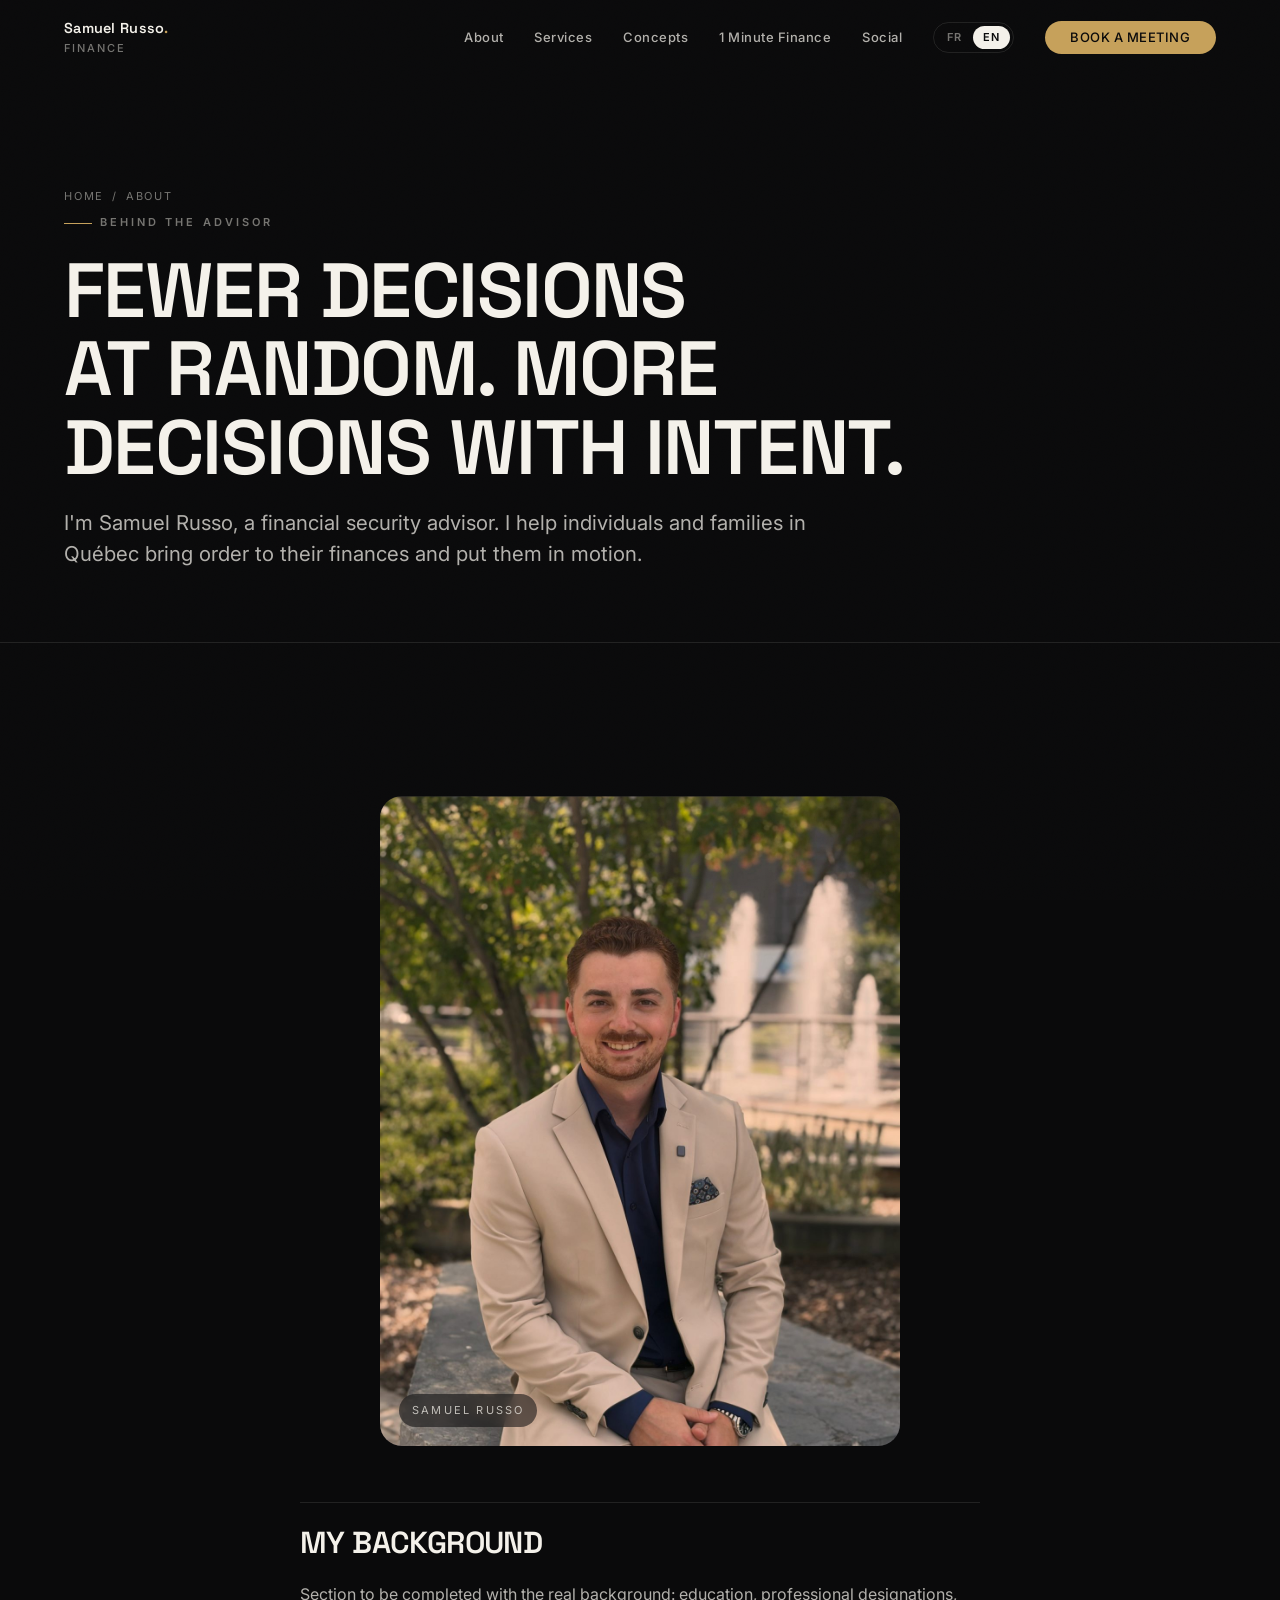
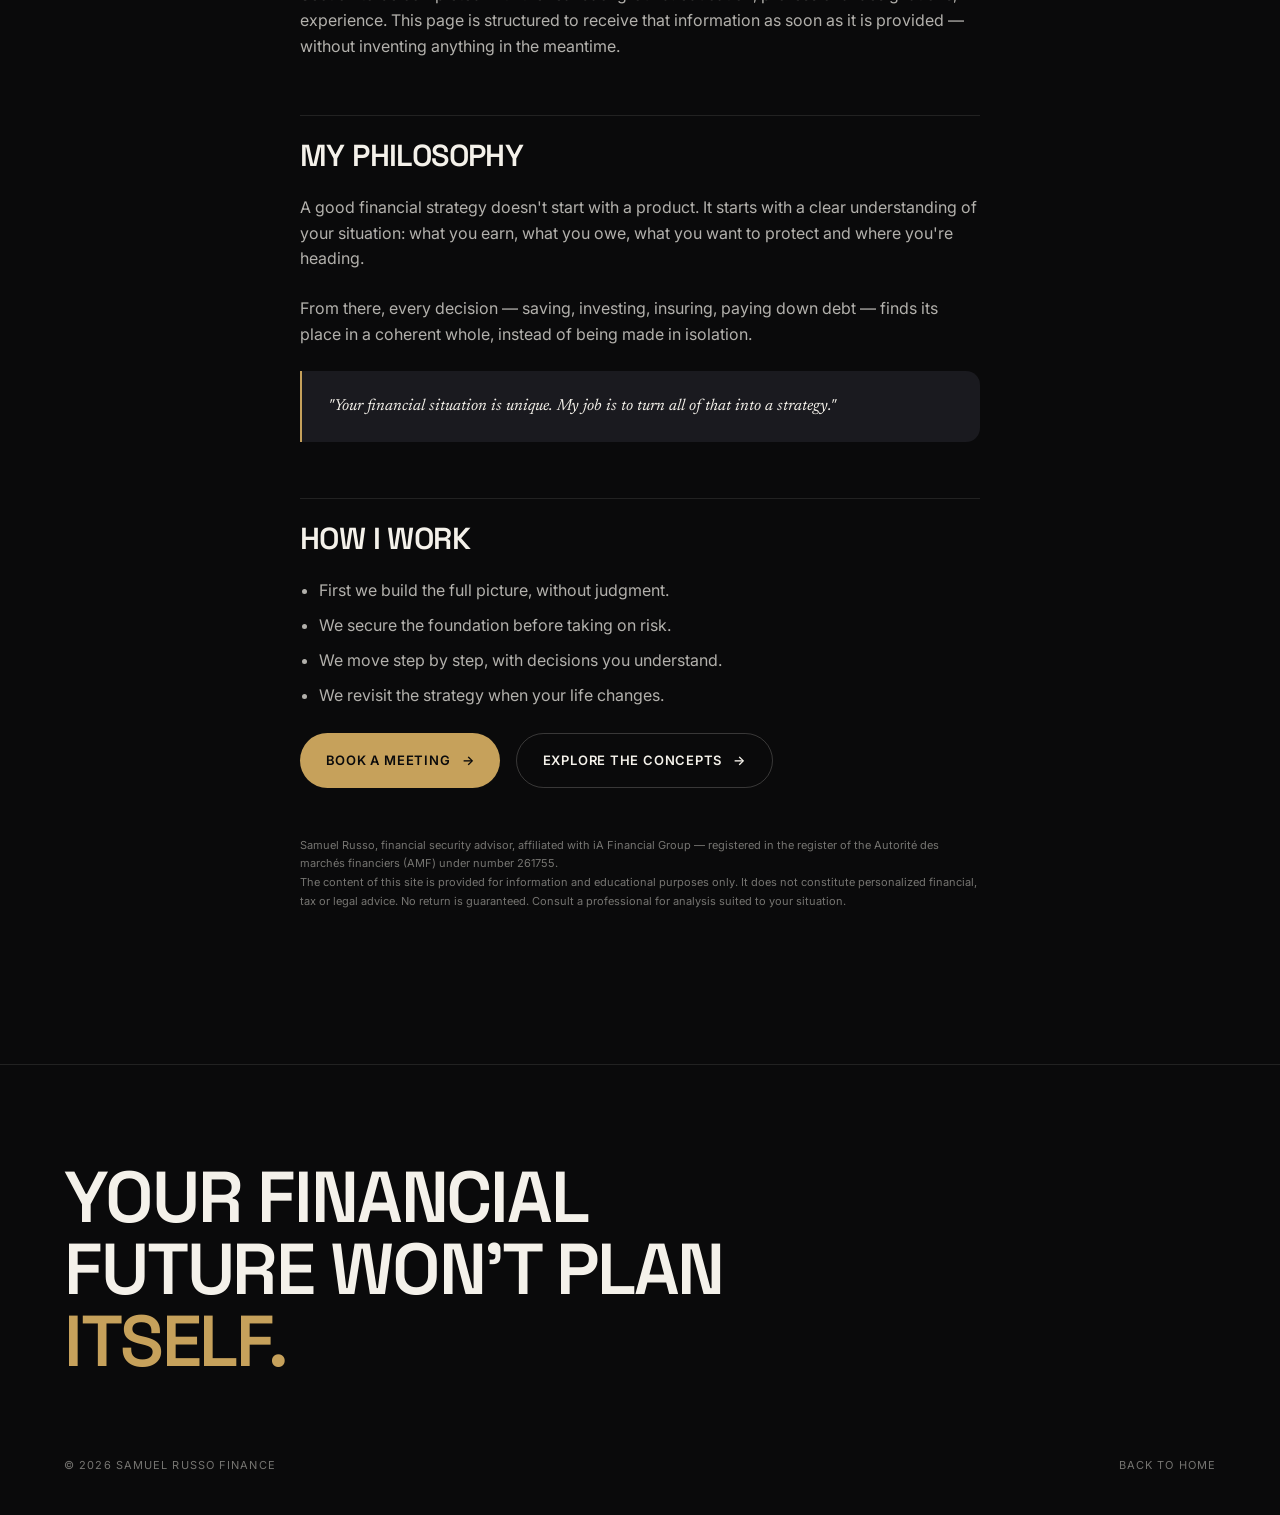
==== commit a637eed5: "Refonte visuelle : portrait, confiance, réseaux, vidéo, réservation - Hero : portrait de Samuel à dr" ====
--- a/pages/a-propos.html
+++ b/pages/a-propos.html
@@ -11,7 +11,7 @@
   <link rel="alternate" hreflang="en-ca" href="https://www.samuelrussofinance.ca/pages/a-propos.html?lang=en">
   <meta property="og:title" content="À propos — Samuel Russo Finance">
   <meta property="og:type" content="profile">
-  <meta property="og:image" content="https://www.samuelrussofinance.ca/assets/img/og-image.svg">
+  <meta property="og:image" content="https://www.samuelrussofinance.ca/assets/img/og-image.jpg">
   <link rel="icon" href="../favicon.svg" type="image/svg+xml">
   <link rel="preconnect" href="https://fonts.googleapis.com">
   <link rel="preconnect" href="https://fonts.gstatic.com" crossorigin>
--- a/assets/css/main.css
+++ b/assets/css/main.css
@@ -194,6 +194,40 @@
 .section--about    { background: var(--noir); border-top: 1px solid var(--ligne); }
 .section--concepts { background: var(--noir); border-top: 1px solid var(--ligne); }
 .section--social    { background: var(--anthracite); border-top: 1px solid var(--ligne); }
+.section--trust     { background: var(--noir); border-top: 1px solid var(--ligne); }
+
+/* Section Confiance : vidéo d'ambiance plein cadre derrière le contenu.
+   Un voile noir (74 %) garantit la lisibilité même sur les passages clairs de la
+   vidéo (ciel, jet d'eau) ; les bords fondent dans le noir des sections voisines. */
+/* La vidéo reste « collée » à l'écran pendant qu'on défile dans la section (sticky),
+   au lieu de s'étirer sur toute la hauteur : sur mobile la section est très haute et
+   une vidéo étirée serait agrandie et floue. Pas d'overflow:hidden ici (il casserait sticky). */
+.section--video { position: relative; isolation: isolate; }
+.trust__bg { position: absolute; inset: 0; z-index: 0; background: var(--noir); }
+.trust__video {
+  position: sticky;
+  top: 0;
+  display: block;
+  width: 100%;
+  height: 100%;
+  height: min(100vh, 100%);
+  height: min(100svh, 100%);
+  object-fit: cover;
+  object-position: 50% 46%;
+}
+.trust__bg::after {
+  content: '';
+  position: absolute;
+  inset: 0;
+  background:
+    linear-gradient(to bottom, var(--noir) 0%, rgba(10,10,11,0) 14%, rgba(10,10,11,0) 86%, var(--noir) 100%),
+    rgba(10, 10, 11, 0.74);
+}
+.trust__inner { position: relative; z-index: 1; }
+/* Les petits libellés posés directement sur la vidéo passent en « doux » (contraste) */
+.section--video .overline,
+.section--video .stories__title,
+.section--video .cred__label { color: var(--blanc-doux); }
 
 /* Sections claires — blanc cassé, texte encre, coupure nette (pas de
    liseré : le saut de valeur est la rupture). Les blocs sombres imbriqués
@@ -510,21 +544,30 @@
   inset: 0;
   z-index: 0;
 }
+/* Portrait posé à droite du titre : l'image occupe la moitié droite du hero et
+   se fond dans le noir côté texte (dégradés ci-dessous). */
 .hero__media img,
 .hero__media video {
-  width: 100%;
-  height: 120%;
+  position: absolute;
+  top: 0;
+  right: 0;
+  width: min(56%, 940px);
+  height: 118%;
   object-fit: cover;
-  object-position: center 30%;
+  object-position: 50% 12%;
   will-change: transform;
+  /* Fondu du bord gauche de la photo directement dans l'image : pas de
+     jointure visible, quelle que soit la largeur de l'écran. */
+  -webkit-mask-image: linear-gradient(to right, transparent 0%, rgba(0,0,0,0.55) 16%, #000 40%);
+  mask-image: linear-gradient(to right, transparent 0%, rgba(0,0,0,0.55) 16%, #000 40%);
 }
 .hero__media::after {
   content: '';
   position: absolute;
   inset: 0;
   background:
-    linear-gradient(to top, var(--noir) 4%, rgba(10,10,11,0.55) 45%, rgba(10,10,11,0.72) 100%),
-    linear-gradient(to right, rgba(10,10,11,0.88), rgba(10,10,11,0.35) 70%);
+    linear-gradient(to top, var(--noir) 2%, rgba(10,10,11,0) 36%),
+    linear-gradient(to right, var(--noir) 0%, var(--noir) 30%, rgba(10,10,11,0.4) 52%, rgba(10,10,11,0) 78%);
 }
 .hero__inner {
   position: relative;
@@ -1044,6 +1087,132 @@
 }
 .social-card__caption { font-size: var(--fs-small); color: var(--blanc); line-height: 1.35; }
 
+/* RÉSEAUX — fond blanc, cinq badges aux couleurs des marques qui tournent en
+   cercle dans le sens horaire. Chaque badge est recentré (contre-rotation) pour
+   rester droit ; pause au survol pour pouvoir cliquer. */
+/* Ligne foncée en tête de section : sépare nettement ce fond blanc de la section
+   Infolettre (blanc cassé) qui précède. */
+.section--white { background: #FFFFFF; border-top: 3px solid var(--noir); }
+.reseaux__grid {
+  display: grid;
+  grid-template-columns: minmax(0, 1fr) minmax(0, 1fr);
+  gap: clamp(2rem, 6vw, 5rem);
+  align-items: center;
+}
+.reseaux__text { display: flex; flex-direction: column; gap: 1.4rem; max-width: 30ch; }
+
+.orbit {
+  --size: min(86vw, 480px);
+  --badge: clamp(58px, 14vw, 80px);
+  --r: calc(var(--size) / 2 - var(--badge) / 2);
+  --n: 5;
+  --spin: 54s;
+  position: relative;
+  width: var(--size);
+  aspect-ratio: 1;
+  margin-inline: auto;
+}
+.orbit__ring {
+  position: absolute;
+  inset: 0;
+  animation: orbit-spin var(--spin) linear infinite;
+}
+.orbit__track {
+  position: absolute;
+  inset: calc(var(--badge) / 2);
+  border-radius: 50%;
+  border: 1px dashed rgba(10, 10, 11, 0.18);
+}
+.orbit__item {
+  --a: calc(var(--i) * 360deg / var(--n));
+  position: absolute;
+  top: 50%;
+  left: 50%;
+  width: var(--badge);
+  height: var(--badge);
+  margin: calc(var(--badge) / -2) 0 0 calc(var(--badge) / -2);
+  transform: rotate(var(--a)) translateY(calc(var(--r) * -1)) rotate(calc(var(--a) * -1));
+}
+.orbit__upright {
+  position: relative;
+  display: block;
+  width: 100%;
+  height: 100%;
+  animation: orbit-spin var(--spin) linear infinite reverse;
+}
+.orbit__badge {
+  display: grid;
+  place-items: center;
+  width: 100%;
+  height: 100%;
+  border-radius: 50%;
+  color: #fff;
+  box-shadow: 0 10px 24px -10px rgba(10, 10, 11, 0.45);
+  transition: transform 0.45s var(--ease), box-shadow 0.45s var(--ease);
+}
+.orbit__badge svg { width: 46%; height: 46%; }
+.orbit__badge--facebook  { background: #1877F2; }
+.orbit__badge--instagram { background: radial-gradient(circle at 30% 107%, #FDF497 0%, #FDF497 5%, #FD5949 45%, #D6249F 60%, #285AEB 90%); }
+.orbit__badge--linkedin  { background: #0A66C2; }
+.orbit__badge--youtube   { background: #FF0000; }
+.orbit__badge--youtube svg { width: 52%; height: 52%; }
+.orbit__badge--tiktok    { background: #010101; }
+.orbit__badge--tiktok svg {
+  filter: drop-shadow(1.6px 1.6px 0 #25F4EE) drop-shadow(-1.6px -1.6px 0 #FE2C55);
+}
+.orbit__label {
+  position: absolute;
+  top: calc(100% + 0.5rem);
+  left: 50%;
+  transform: translate(-50%, -4px);
+  padding: 0.3rem 0.7rem;
+  border-radius: 999px;
+  background: var(--noir);
+  color: var(--blanc);
+  font-size: var(--fs-micro);
+  font-weight: 600;
+  letter-spacing: 0.12em;
+  text-transform: uppercase;
+  white-space: nowrap;
+  opacity: 0;
+  pointer-events: none;
+  transition: opacity 0.3s var(--ease), transform 0.3s var(--ease);
+}
+.orbit__item:hover .orbit__badge,
+.orbit__item:focus-visible .orbit__badge { transform: scale(1.18); box-shadow: 0 16px 30px -10px rgba(10, 10, 11, 0.55); }
+.orbit__item:hover .orbit__label,
+.orbit__item:focus-visible .orbit__label { opacity: 1; transform: translate(-50%, 0); }
+.orbit:hover .orbit__ring,
+.orbit:hover .orbit__upright,
+.orbit:focus-within .orbit__ring,
+.orbit:focus-within .orbit__upright { animation-play-state: paused; }
+
+.orbit__center {
+  position: absolute;
+  top: 50%;
+  left: 50%;
+  width: 34%;
+  aspect-ratio: 1;
+  transform: translate(-50%, -50%);
+  display: grid;
+  place-items: center;
+  border-radius: 50%;
+  background: var(--noir);
+  color: var(--blanc);
+  font-family: var(--font-display);
+  font-size: clamp(1.6rem, 6vw, 2.6rem);
+  font-weight: 600;
+  letter-spacing: -0.03em;
+}
+.orbit__center i { font-style: normal; color: var(--accent); }
+
+@keyframes orbit-spin { to { transform: rotate(360deg); } }
+
+@media (max-width: 860px) {
+  .reseaux__grid { grid-template-columns: 1fr; }
+  .reseaux__text { max-width: none; }
+}
+
 .socials__foot {
   margin-top: 2.5rem;
   display: flex;
@@ -1079,6 +1248,105 @@
   text-transform: uppercase;
 }
 .booking__text { max-width: 46ch; color: var(--blanc-doux); }
+
+/* Deux parcours, une seule page de réservation */
+.book-choices {
+  display: grid;
+  grid-template-columns: repeat(2, minmax(0, 1fr));
+  gap: 1px;
+  width: 100%;
+  max-width: 720px;
+  background: var(--ligne);
+  border: 1px solid var(--ligne);
+  border-radius: var(--radius-lg);
+  overflow: hidden;
+  text-align: left;
+}
+.book-choice { background: var(--noir-800); padding: clamp(1.3rem, 3vw, 2rem); }
+.book-choice__title {
+  font-size: var(--fs-small);
+  letter-spacing: 0.16em;
+  text-transform: uppercase;
+  color: var(--accent);
+  margin-bottom: 0.6rem;
+}
+.book-choice p { font-size: var(--fs-small); color: var(--blanc-doux); line-height: 1.55; }
+.booking__note { font-size: var(--fs-small); color: var(--blanc-faible); margin-top: -0.6rem; }
+.booking__contact { font-size: var(--fs-small); color: var(--blanc-faible); }
+.booking__contact a { color: var(--blanc); border-bottom: 1px solid var(--ligne-forte); }
+.booking__contact a:hover { color: var(--accent); border-color: var(--accent); }
+
+/* CONFIANCE — crédibilité vérifiable + expériences clients ---------------- */
+.creds {
+  display: grid;
+  grid-template-columns: repeat(3, minmax(0, 1fr));
+  gap: 1px;
+  background: var(--ligne);
+  border: 1px solid var(--ligne);
+  border-radius: var(--radius-lg);
+  overflow: hidden;
+}
+.cred {
+  background: var(--noir-800);
+  padding: clamp(1.4rem, 3vw, 2.2rem);
+  display: flex;
+  flex-direction: column;
+  gap: 0.7rem;
+  min-height: 170px;
+}
+.cred__label {
+  font-size: var(--fs-micro);
+  letter-spacing: 0.18em;
+  text-transform: uppercase;
+  color: var(--blanc-faible);
+}
+.cred__value {
+  font-family: var(--font-display);
+  font-size: clamp(1.3rem, 2.4vw, 1.8rem);
+  font-weight: 600;
+  letter-spacing: -0.01em;
+  line-height: 1.15;
+}
+.cred .link-arrow { margin-top: auto; align-self: flex-start; }
+
+.stories { margin-top: clamp(3rem, 7vw, 5rem); }
+.stories[hidden] { display: none; }
+.stories__title {
+  font-size: var(--fs-micro);
+  letter-spacing: 0.18em;
+  text-transform: uppercase;
+  color: var(--blanc-faible);
+  margin-bottom: 1.4rem;
+}
+/* Mosaïque en colonnes : des avis de longueurs très différentes s'emboîtent sans
+   cartes étirées ni grands vides (une grille classique laissait des trous). */
+.stories__grid {
+  column-width: 290px;
+  column-gap: 1.2rem;
+}
+.stories__grid .story { break-inside: avoid; margin-bottom: 1.2rem; }
+.story {
+  background: var(--noir-800);
+  border: 1px solid var(--ligne);
+  border-radius: var(--radius-lg);
+  padding: clamp(1.5rem, 3vw, 2.2rem);
+  display: flex;
+  flex-direction: column;
+  gap: 1.2rem;
+}
+.story__quote {
+  font-family: var(--font-serif);
+  font-style: italic;
+  font-size: 1.2rem;
+  line-height: 1.45;
+  color: var(--blanc);
+}
+.story__who { display: flex; flex-direction: column; gap: 0.2rem; font-size: var(--fs-small); }
+.story__who span { color: var(--blanc-faible); }
+.story__consent { margin-top: auto; font-size: var(--fs-micro); color: var(--blanc-faible); letter-spacing: 0.04em; }
+.story__consent a { border-bottom: 1px solid var(--ligne-forte); transition: color 0.3s var(--ease), border-color 0.3s var(--ease); }
+.story__consent a:hover { color: var(--accent); border-color: var(--accent); }
+.stories__links { margin-top: 2rem; display: flex; flex-wrap: wrap; gap: 1.2rem 2.2rem; }
 
 /* FOOTER */
 .footer {
@@ -1166,6 +1434,17 @@
   overflow: hidden;
 }
 .modal__panel iframe { width: 100%; height: 100%; border: 0; }
+.modal__fallback {
+  position: absolute;
+  bottom: 1.1rem;
+  left: 50%;
+  transform: translateX(-50%);
+  font-size: var(--fs-small);
+  color: var(--blanc-doux);
+  border-bottom: 1px solid var(--ligne-forte);
+  white-space: nowrap;
+}
+.modal__fallback:hover { color: var(--accent); border-color: var(--accent); }
 .modal__close {
   position: absolute;
   top: 0.8rem; right: 0.8rem;
@@ -1598,11 +1877,30 @@
   .footer__cols { grid-template-columns: 1fr 1fr; }
 }
 
+/* Avec 8 entrées de menu, la barre horizontale n'a plus assez de place sous
+   ~1120 px : on passe au menu plein écran plus tôt que le reste de la mise en page. */
+@media (max-width: 1120px) {
+  .nav__links { display: none; }
+  .nav__toggle { display: block; }
+}
+.nav__links a { white-space: nowrap; }
+
 @media (max-width: 860px) {
   :root { --nav-h: 66px; }
-  .nav__links { display: none; }
-  .nav__toggle { display: block; }
+  /* Hero mobile : photo pleine largeur en haut, texte ancré en bas par-dessus
+     un dégradé noir — le portrait reste visible sans gêner la lecture. */
+  .hero { align-items: flex-end; }
+  .hero__media img,
+  .hero__media video {
+    width: 100%; height: 82%; object-position: 50% 6%;
+    -webkit-mask-image: none; mask-image: none;
+  }
+  .hero__media::after {
+    background: linear-gradient(to top, var(--noir) 10%, rgba(10,10,11,0.82) 40%, rgba(10,10,11,0.12) 78%);
+  }
   .services__grid { grid-template-columns: 1fr; }
+  .creds, .book-choices { grid-template-columns: 1fr; }
+  .cred { min-height: 0; }
   .approach__body { margin-left: 0; }
   .omf__head { grid-template-columns: 1fr; }
   .about__meta { grid-template-columns: 1fr 1fr; }
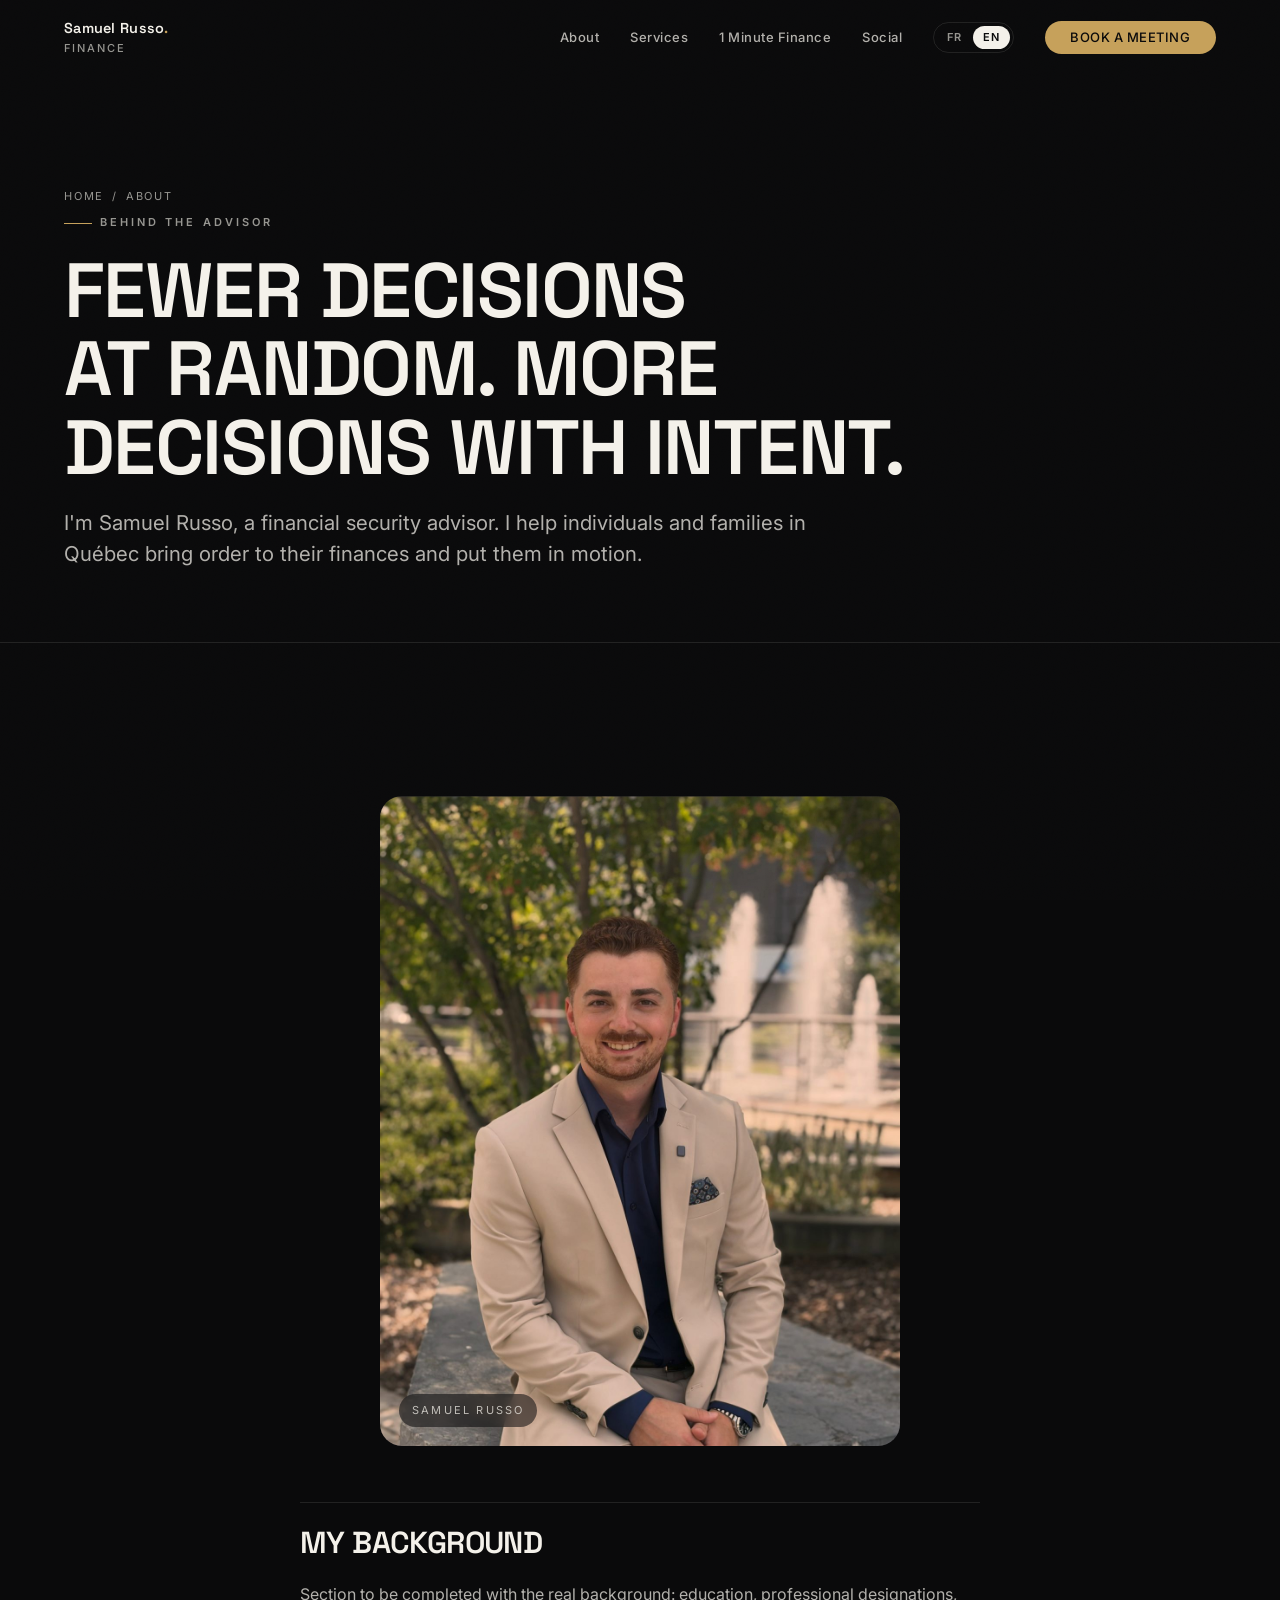
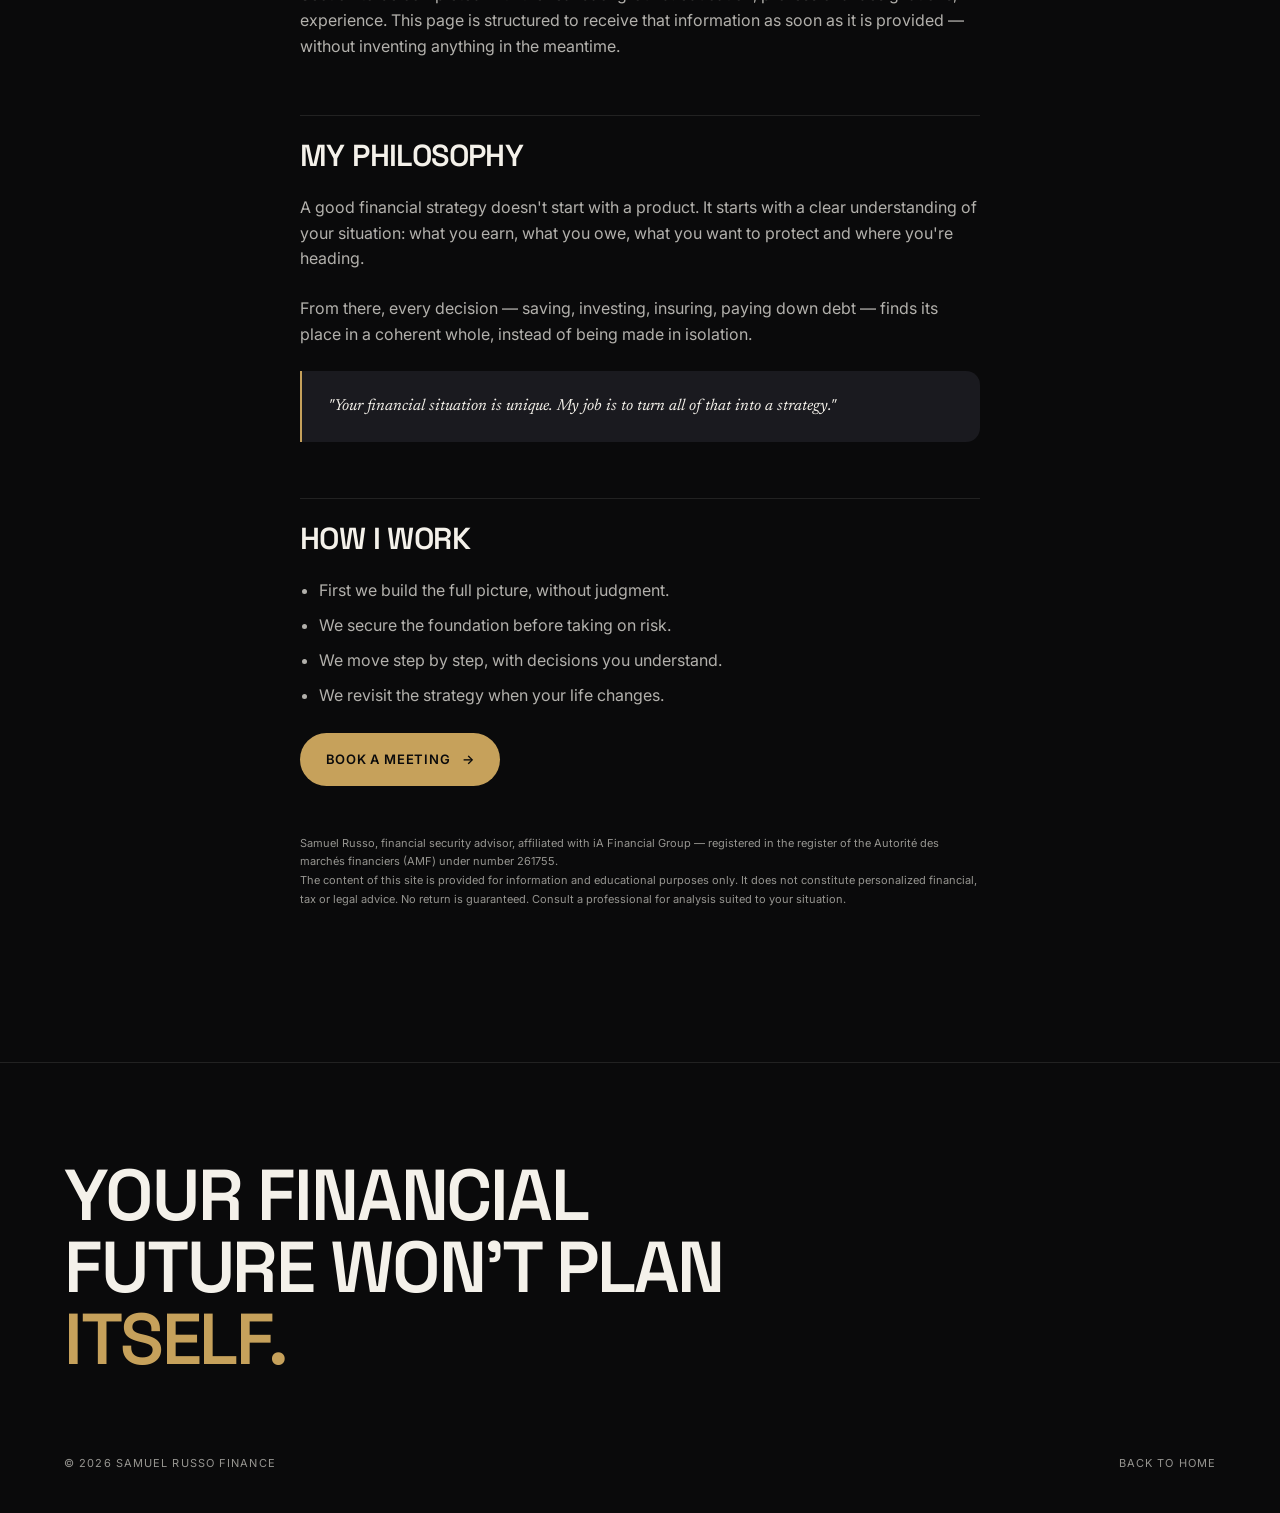
==== commit 89292d95: "Refonte Confiance, retrait Concepts, cadran interactif, section À propos - Confiance: cartes compact" ====
--- a/pages/a-propos.html
+++ b/pages/a-propos.html
@@ -29,7 +29,6 @@
       <nav class="nav__links" aria-label="Navigation">
         <a href="a-propos.html" class="is-active" data-i18n="nav.about">À propos</a>
         <a href="../index.html#services" data-i18n="nav.services">Services</a>
-        <a href="../index.html#concepts" data-i18n="nav.concepts">Concepts</a>
         <a href="../index.html#minute-finance" data-i18n="nav.minute">1 Minute Finance</a>
         <a href="../index.html#reseaux" data-i18n="nav.socials">Réseaux</a>
         <span class="lang-switch" role="group" aria-label="Langue / Language">
@@ -43,7 +42,6 @@
     <div class="nav__overlay" id="menu-mobile" role="dialog" aria-modal="true" aria-label="Menu">
       <a href="a-propos.html" data-i18n="nav.about">À propos</a>
       <a href="../index.html#services" data-i18n="nav.services">Services</a>
-      <a href="../index.html#concepts" data-i18n="nav.concepts">Concepts</a>
       <a href="../index.html#minute-finance" data-i18n="nav.minute">1 Minute Finance</a>
       <a href="../index.html#reseaux" data-i18n="nav.socials">Réseaux</a>
       <a href="#" data-booking data-booking-label><span data-booking-text data-i18n="nav.book">Prendre rendez-vous</span></a>
@@ -96,7 +94,6 @@
           <a class="btn btn--accent" href="#" data-booking data-booking-label>
             <span data-booking-text data-i18n="nav.book">Prendre rendez-vous</span> <span class="btn__arrow" aria-hidden="true">→</span>
           </a>
-          <a class="btn btn--ghost" href="../index.html#concepts"><span data-i18n="about.ctaConcepts">Explorer les concepts</span> <span class="btn__arrow" aria-hidden="true">→</span></a>
         </div>
 
         <p class="disclaimer">
--- a/assets/css/main.css
+++ b/assets/css/main.css
@@ -27,7 +27,7 @@
   --ligne-forte: rgba(244, 241, 234, 0.20);
   --blanc:       #F4F1EA;
   --blanc-doux:  rgba(244, 241, 234, 0.72);
-  --blanc-faible:rgba(244, 241, 234, 0.46);
+  --blanc-faible:rgba(244, 241, 234, 0.60);
 
   /* Accent — brass / or, utilisé avec parcimonie */
   --accent:      #C6A15B;
@@ -679,7 +679,7 @@
 }
 .step {
   display: grid;
-  grid-template-columns: 5rem 1fr;
+  grid-template-columns: 6.5rem 1fr;
   gap: clamp(1rem, 4vw, 3rem);
   align-items: start;
   padding-block: clamp(1.8rem, 4vw, 2.8rem);
@@ -689,11 +689,13 @@
 .step:hover { background: rgba(244,241,234,0.02); }
 .step__num {
   font-family: var(--font-display);
-  font-size: var(--fs-small);
-  font-weight: 600;
-  letter-spacing: 0.1em;
+  font-size: 0.7rem;
+  font-weight: 600;
+  letter-spacing: 0.06em;
+  line-height: 1.35;
   color: var(--accent);
-  padding-top: 0.5rem;
+  padding-top: 0.55rem;
+  min-width: 0;
 }
 .step__title {
   font-size: var(--fs-h3);
@@ -742,11 +744,12 @@
 .about__meta {
   margin-top: 2.2rem;
   display: grid;
-  grid-template-columns: repeat(3, 1fr);
+  grid-template-columns: repeat(2, 1fr);
   gap: 1.5rem;
   border-top: 1px solid var(--ligne);
   padding-top: 1.6rem;
 }
+.about__meta-wide { grid-column: 1 / -1; }
 .about__meta dt { font-size: var(--fs-micro); letter-spacing: 0.18em; text-transform: uppercase; color: var(--blanc-faible); }
 .about__meta dd { margin-top: 0.4rem; font-family: var(--font-display); font-size: 1rem; }
 
@@ -1093,13 +1096,29 @@
 /* Ligne foncée en tête de section : sépare nettement ce fond blanc de la section
    Infolettre (blanc cassé) qui précède. */
 .section--white { background: #FFFFFF; border-top: 3px solid var(--noir); }
+/* En-tête centré au-dessus de l'orbite : la section se lit comme un bloc à part entière. */
 .reseaux__grid {
   display: grid;
-  grid-template-columns: minmax(0, 1fr) minmax(0, 1fr);
-  gap: clamp(2rem, 6vw, 5rem);
+  grid-template-columns: minmax(0, 1fr);
+  gap: clamp(2rem, 5vw, 3.5rem);
+  justify-items: center;
+}
+.reseaux__text {
+  display: flex;
+  flex-direction: column;
   align-items: center;
-}
-.reseaux__text { display: flex; flex-direction: column; gap: 1.4rem; max-width: 30ch; }
+  text-align: center;
+  gap: 1.1rem;
+  max-width: 34ch;
+}
+.reseaux__text::after {
+  content: '';
+  width: 56px;
+  height: 3px;
+  border-radius: 3px;
+  background: var(--noir);
+  margin-top: 0.4rem;
+}
 
 .orbit {
   --size: min(86vw, 480px);
@@ -1209,8 +1228,7 @@
 @keyframes orbit-spin { to { transform: rotate(360deg); } }
 
 @media (max-width: 860px) {
-  .reseaux__grid { grid-template-columns: 1fr; }
-  .reseaux__text { max-width: none; }
+  .reseaux__text { max-width: 30ch; }
 }
 
 .socials__foot {
@@ -1277,22 +1295,26 @@
 .booking__contact a:hover { color: var(--accent); border-color: var(--accent); }
 
 /* CONFIANCE — crédibilité vérifiable + expériences clients ---------------- */
+/* Cartes volontairement compactes et translucides : la vidéo de fond reste bien visible. */
 .creds {
   display: grid;
   grid-template-columns: repeat(3, minmax(0, 1fr));
   gap: 1px;
+  max-width: 860px;
   background: var(--ligne);
   border: 1px solid var(--ligne);
-  border-radius: var(--radius-lg);
+  border-radius: var(--radius);
   overflow: hidden;
 }
 .cred {
-  background: var(--noir-800);
-  padding: clamp(1.4rem, 3vw, 2.2rem);
+  background: rgba(16, 16, 18, 0.62);
+  -webkit-backdrop-filter: blur(6px);
+  backdrop-filter: blur(6px);
+  padding: 0.95rem 1.15rem;
   display: flex;
   flex-direction: column;
-  gap: 0.7rem;
-  min-height: 170px;
+  gap: 0.35rem;
+  min-height: 0;
 }
 .cred__label {
   font-size: var(--fs-micro);
@@ -1302,12 +1324,12 @@
 }
 .cred__value {
   font-family: var(--font-display);
-  font-size: clamp(1.3rem, 2.4vw, 1.8rem);
+  font-size: clamp(1rem, 1.7vw, 1.2rem);
   font-weight: 600;
   letter-spacing: -0.01em;
   line-height: 1.15;
 }
-.cred .link-arrow { margin-top: auto; align-self: flex-start; }
+.cred .link-arrow { margin-top: 0.25rem; align-self: flex-start; font-size: var(--fs-micro); }
 
 .stories { margin-top: clamp(3rem, 7vw, 5rem); }
 .stories[hidden] { display: none; }
@@ -1321,29 +1343,31 @@
 /* Mosaïque en colonnes : des avis de longueurs très différentes s'emboîtent sans
    cartes étirées ni grands vides (une grille classique laissait des trous). */
 .stories__grid {
-  column-width: 290px;
-  column-gap: 1.2rem;
-}
-.stories__grid .story { break-inside: avoid; margin-bottom: 1.2rem; }
+  column-width: 250px;
+  column-gap: 0.9rem;
+}
+.stories__grid .story { break-inside: avoid; margin-bottom: 0.9rem; }
 .story {
-  background: var(--noir-800);
+  background: rgba(16, 16, 18, 0.66);
+  -webkit-backdrop-filter: blur(6px);
+  backdrop-filter: blur(6px);
   border: 1px solid var(--ligne);
-  border-radius: var(--radius-lg);
-  padding: clamp(1.5rem, 3vw, 2.2rem);
+  border-radius: var(--radius);
+  padding: 1.05rem 1.2rem;
   display: flex;
   flex-direction: column;
-  gap: 1.2rem;
+  gap: 0.75rem;
 }
 .story__quote {
   font-family: var(--font-serif);
   font-style: italic;
-  font-size: 1.2rem;
-  line-height: 1.45;
+  font-size: 1.02rem;
+  line-height: 1.4;
   color: var(--blanc);
 }
 .story__who { display: flex; flex-direction: column; gap: 0.2rem; font-size: var(--fs-small); }
-.story__who span { color: var(--blanc-faible); }
-.story__consent { margin-top: auto; font-size: var(--fs-micro); color: var(--blanc-faible); letter-spacing: 0.04em; }
+.story__who span { color: var(--blanc-doux); }
+.story__consent { margin-top: auto; font-size: var(--fs-micro); color: var(--blanc-doux); letter-spacing: 0.04em; }
 .story__consent a { border-bottom: 1px solid var(--ligne-forte); transition: color 0.3s var(--ease), border-color 0.3s var(--ease); }
 .story__consent a:hover { color: var(--accent); border-color: var(--accent); }
 .stories__links { margin-top: 2rem; display: flex; flex-wrap: wrap; gap: 1.2rem 2.2rem; }
@@ -1485,6 +1509,16 @@
   gap: 1.6rem;
 }
 .quiz--teaser p { color: var(--blanc-doux); max-width: 46ch; position: relative; z-index: 1; }
+
+/* Cadran décoratif (score) */
+.gauge { width: min(260px, 70%); height: auto; color: var(--blanc-doux); position: relative; z-index: 1; overflow: visible; }
+.gauge__track { stroke: rgba(244, 241, 234, 0.12); }
+/* L'aiguille et l'arc sont pilotés par animations.js (initGauge) ; valeurs ci-dessous = repli sans JS. */
+.gauge { cursor: grab; touch-action: pan-y; -webkit-user-select: none; user-select: none; }
+.gauge.is-grabbing { cursor: grabbing; }
+.gauge__arc { stroke-dasharray: 100; stroke-dashoffset: 28; }
+.gauge__needle { transform-box: view-box; transform-origin: 100px 100px; transform: rotate(40deg); }
+.gauge__label { font-family: var(--font-display); font-size: 11px; font-weight: 600; letter-spacing: 0.12em; fill: var(--blanc-doux); }
 .quiz--teaser .cta-row { margin-top: 0; position: relative; z-index: 1; }
 
 /* Progression */
@@ -1908,7 +1942,8 @@
   .newsletter__form { flex-direction: column; align-items: stretch; }
   .newsletter__form .btn { justify-content: center; }
   .hero__scroll { display: none; }
-  .step { grid-template-columns: 3.2rem 1fr; }
+  .step { grid-template-columns: 5.4rem 1fr; gap: 0.9rem; }
+  .step__num { font-size: 0.64rem; letter-spacing: 0.04em; }
 }
 
 @media (max-width: 520px) {
